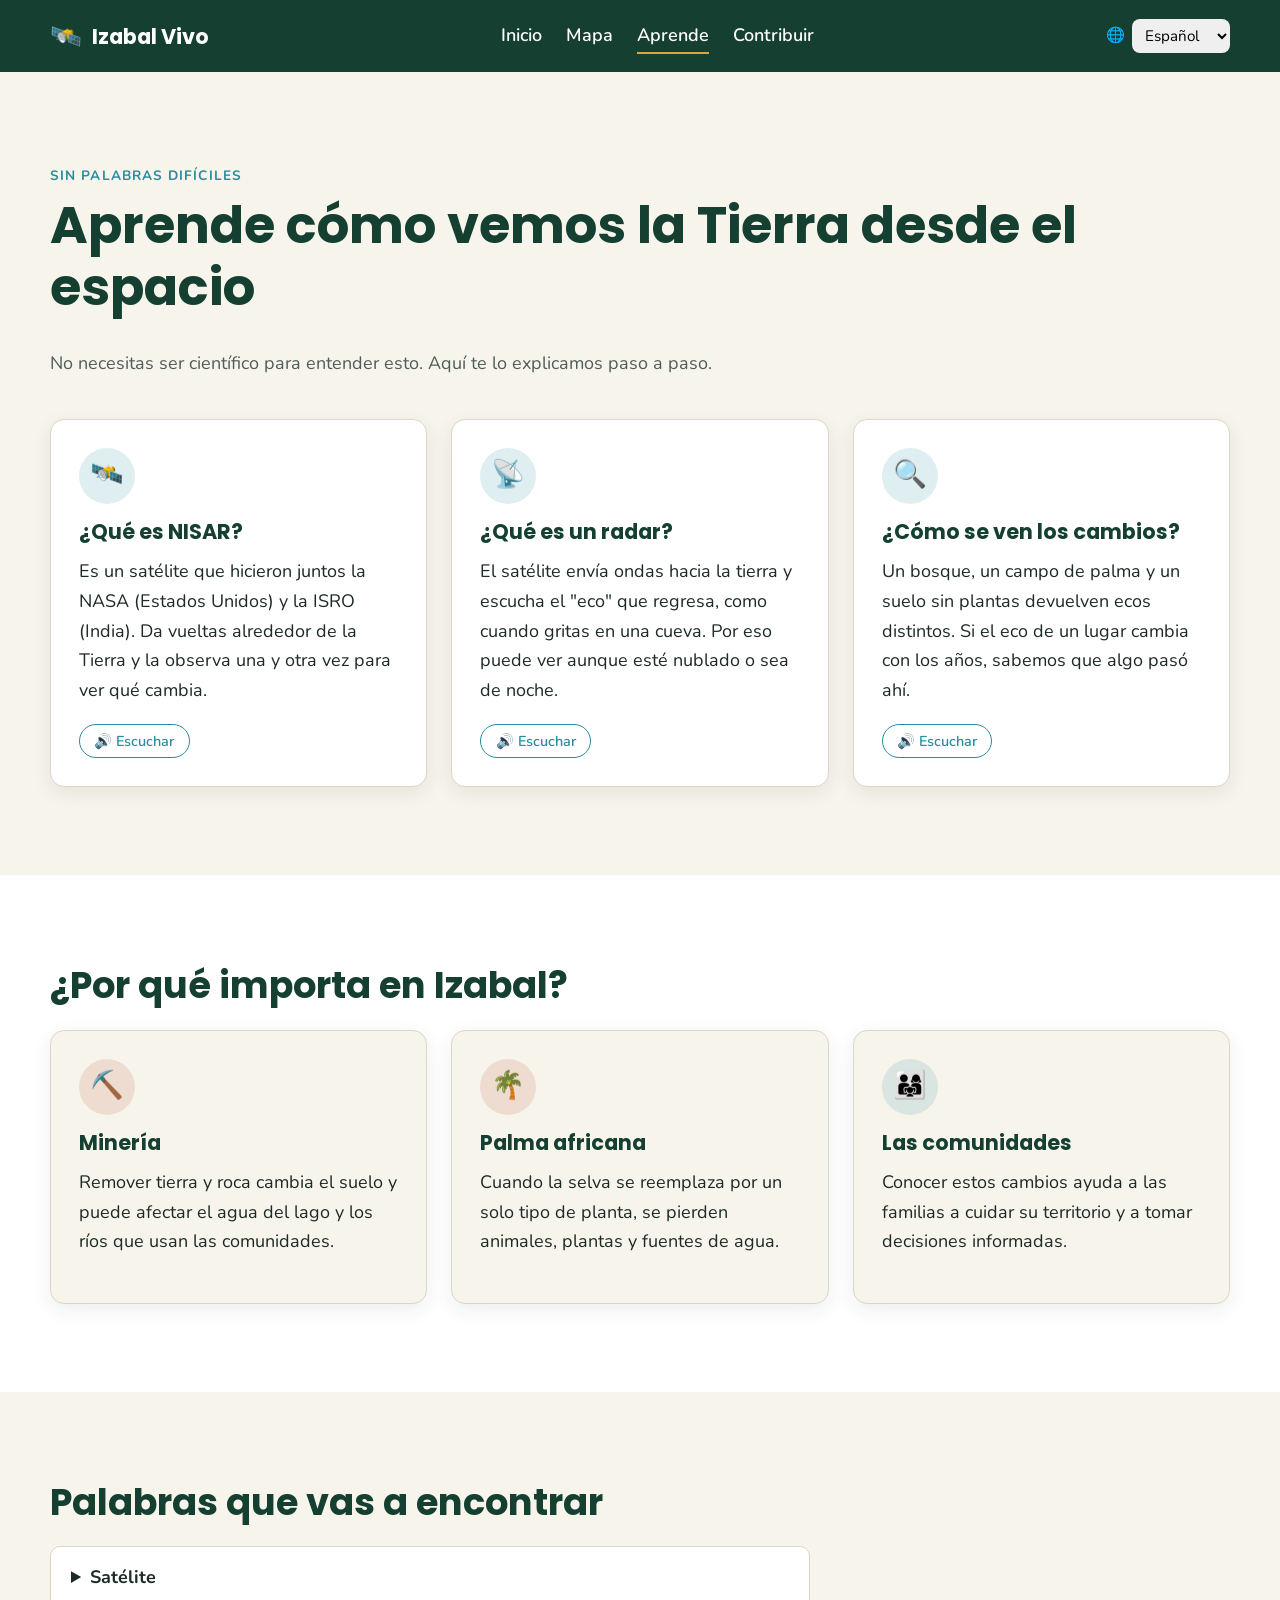
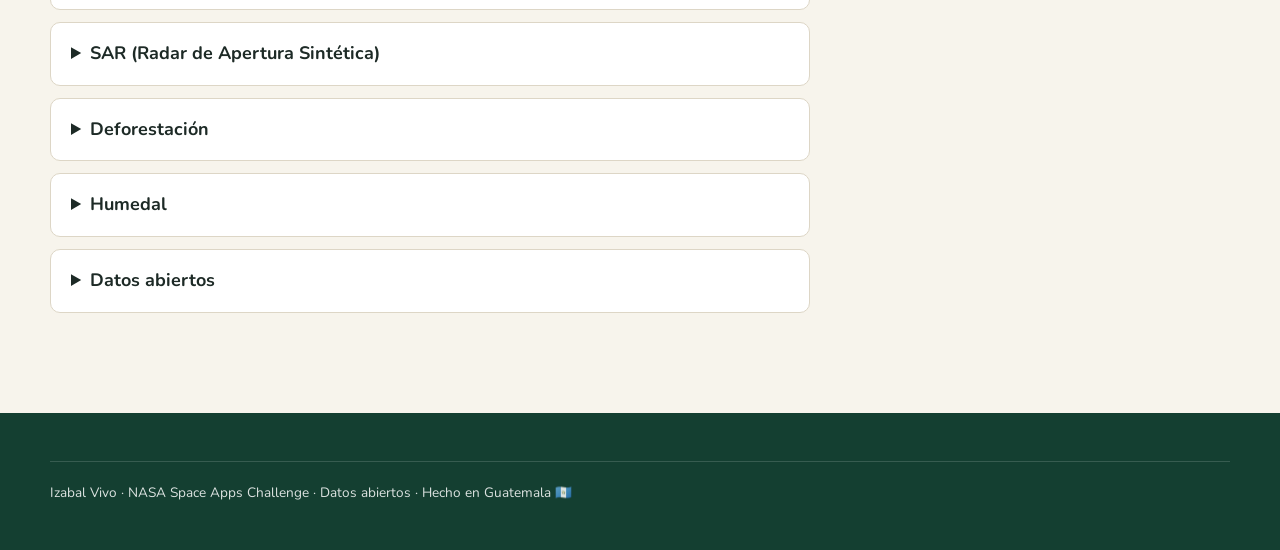
==== aprende.html @ c93b06fc "feat: estructura inicial del sitio Izabal Vivo Páginas de inicio, mapa, aprende y contribuir con est" ====
<!DOCTYPE html>
<html lang="es">
<head>
  <meta charset="UTF-8">
  <meta name="viewport" content="width=device-width, initial-scale=1.0">
  <title>Aprende · Izabal Vivo</title>
  <link rel="preconnect" href="https://fonts.googleapis.com">
  <link rel="preconnect" href="https://fonts.gstatic.com" crossorigin>
  <link href="https://fonts.googleapis.com/css2?family=Nunito:wght@400;600;700&family=Poppins:wght@600;700&display=swap" rel="stylesheet">
  <link rel="stylesheet" href="css/styles.css">
</head>
<body>
  <a class="saltar-contenido" href="#contenido">Saltar al contenido</a>

  <header class="encabezado">
    <div class="contenedor encabezado__fila">
      <a class="logo" href="index.html"><span class="logo__icono" aria-hidden="true">🛰️</span> Izabal Vivo</a>
      <button class="nav__toggle" aria-expanded="false" aria-controls="nav" aria-label="Abrir menú">☰</button>
      <nav class="nav" id="nav" aria-label="Principal">
        <ul class="nav__lista">
          <li><a href="index.html" data-i18n="nav.inicio">Inicio</a></li>
          <li><a href="mapa.html" data-i18n="nav.mapa">Mapa</a></li>
          <li><a href="aprende.html" aria-current="page" data-i18n="nav.aprende">Aprende</a></li>
          <li><a href="contribuir.html" data-i18n="nav.contribuir">Contribuir</a></li>
        </ul>
      </nav>
      <label class="idioma">
        <span aria-hidden="true">🌐</span>
        <select id="selector-idioma" aria-label="Elegir idioma">
          <option value="es">Español</option>
          <option value="q">Q'eqchi'</option>
          <option value="cab">Garífuna</option>
          <option value="en">English</option>
        </select>
      </label>
    </div>
  </header>

  <main id="contenido">
    <section class="seccion">
      <div class="contenedor">
        <span class="etiqueta">Sin palabras difíciles</span>
        <h1 data-i18n="aprende.titulo">Aprende cómo vemos la Tierra desde el espacio</h1>
        <p class="seccion__intro">
          No necesitas ser científico para entender esto. Aquí te lo explicamos paso a paso.
        </p>

        <div class="rejilla">
          <article class="tarjeta" id="que-es-nisar">
            <div class="tarjeta__icono" aria-hidden="true">🛰️</div>
            <h3>¿Qué es NISAR?</h3>
            <p>
              Es un satélite que hicieron juntos la NASA (Estados Unidos) y la ISRO (India).
              Da vueltas alrededor de la Tierra y la observa una y otra vez para ver qué cambia.
            </p>
            <button class="boton-escuchar" data-leer="#que-es-nisar" aria-pressed="false">🔊 Escuchar</button>
          </article>

          <article class="tarjeta" id="que-es-radar">
            <div class="tarjeta__icono" aria-hidden="true">📡</div>
            <h3>¿Qué es un radar?</h3>
            <p>
              El satélite envía ondas hacia la tierra y escucha el "eco" que regresa,
              como cuando gritas en una cueva. Por eso puede ver aunque esté nublado o sea de noche.
            </p>
            <button class="boton-escuchar" data-leer="#que-es-radar" aria-pressed="false">🔊 Escuchar</button>
          </article>

          <article class="tarjeta" id="como-cambios">
            <div class="tarjeta__icono" aria-hidden="true">🔍</div>
            <h3>¿Cómo se ven los cambios?</h3>
            <p>
              Un bosque, un campo de palma y un suelo sin plantas devuelven ecos distintos.
              Si el eco de un lugar cambia con los años, sabemos que algo pasó ahí.
            </p>
            <button class="boton-escuchar" data-leer="#como-cambios" aria-pressed="false">🔊 Escuchar</button>
          </article>
        </div>
      </div>
    </section>

    <section class="seccion seccion--alterna">
      <div class="contenedor">
        <h2>¿Por qué importa en Izabal?</h2>
        <div class="rejilla">
          <article class="tarjeta tarjeta--impacto">
            <div class="tarjeta__icono" aria-hidden="true">⛏️</div>
            <h3>Minería</h3>
            <p>Remover tierra y roca cambia el suelo y puede afectar el agua del lago y los ríos que usan las comunidades.</p>
          </article>
          <article class="tarjeta tarjeta--impacto">
            <div class="tarjeta__icono" aria-hidden="true">🌴</div>
            <h3>Palma africana</h3>
            <p>Cuando la selva se reemplaza por un solo tipo de planta, se pierden animales, plantas y fuentes de agua.</p>
          </article>
          <article class="tarjeta">
            <div class="tarjeta__icono" aria-hidden="true">👨‍👩‍👧</div>
            <h3>Las comunidades</h3>
            <p>Conocer estos cambios ayuda a las familias a cuidar su territorio y a tomar decisiones informadas.</p>
          </article>
        </div>
      </div>
    </section>

    <section class="seccion">
      <div class="contenedor">
        <h2>Palabras que vas a encontrar</h2>
        <div class="glosario" style="max-width: 760px">
          <details>
            <summary>Satélite</summary>
            <p>Una máquina que da vueltas alrededor de la Tierra en el espacio y toma información de ella.</p>
          </details>
          <details>
            <summary>SAR (Radar de Apertura Sintética)</summary>
            <p>El tipo de radar que usa NISAR. Combina muchos ecos para formar una imagen muy detallada del suelo.</p>
          </details>
          <details>
            <summary>Deforestación</summary>
            <p>Cuando se cortan o queman árboles y el bosque desaparece.</p>
          </details>
          <details>
            <summary>Humedal</summary>
            <p>Terreno que pasa con agua buena parte del año, como pantanos y orillas del lago. Es hogar de muchos animales.</p>
          </details>
          <details>
            <summary>Datos abiertos</summary>
            <p>Información que cualquier persona puede ver, usar y compartir gratis.</p>
          </details>
        </div>
      </div>
    </section>
  </main>

  <footer class="pie">
    <div class="contenedor">
      <p class="pie__legal">Izabal Vivo · NASA Space Apps Challenge · Datos abiertos · Hecho en Guatemala 🇬🇹</p>
    </div>
  </footer>

  <script src="js/i18n.js"></script>
  <script src="js/main.js"></script>
</body>
</html>
---- css/styles.css ----
/* =========================================================
   Izabal Vivo — Hoja de estilos principal
   NASA Space Apps Challenge 2026 · Reto NISAR (cambios de superficie)
   ========================================================= */

/* ---------- 1. Paleta de colores ----------
   Cambia SOLO estos valores para aplicar la paleta final.
   Todo el sitio toma los colores de aquí. */
:root {
  --color-primario: #1f5f4a;      /* verde selva: botones, encabezados */
  --color-primario-oscuro: #143f31;
  --color-secundario: #2a8c9e;    /* azul del lago de Izabal: enlaces, acentos */
  --color-acento: #e0a43a;        /* dorado tierra: llamadas a la acción */
  --color-alerta: #c0533a;        /* rojo arcilla: cambios / impacto */
  --color-fondo: #f7f4ec;         /* arena clara */
  --color-superficie: #ffffff;    /* tarjetas */
  --color-texto: #1d2a26;
  --color-texto-suave: #4f5d58;
  --color-borde: #ddd6c6;

  /* Tipografía: grande y legible para todo público */
  --fuente-titulos: "Poppins", system-ui, sans-serif;
  --fuente-texto: "Nunito", system-ui, sans-serif;
  --tam-base: 1.125rem;           /* 18px */

  --radio: 14px;
  --sombra: 0 6px 20px rgba(29, 42, 38, 0.08);
  --ancho-max: 1180px;
}

/* ---------- 2. Base ---------- */
*,
*::before,
*::after { box-sizing: border-box; }

html { scroll-behavior: smooth; }

body {
  margin: 0;
  font-family: var(--fuente-texto);
  font-size: var(--tam-base);
  line-height: 1.65;
  color: var(--color-texto);
  background: var(--color-fondo);
}

img { max-width: 100%; display: block; }

h1, h2, h3 {
  font-family: var(--fuente-titulos);
  line-height: 1.2;
  color: var(--color-primario-oscuro);
  margin: 0 0 0.6em;
}
h1 { font-size: clamp(2rem, 5vw, 3.2rem); }
h2 { font-size: clamp(1.6rem, 3.5vw, 2.3rem); }
h3 { font-size: 1.3rem; }

p { margin: 0 0 1em; }

a { color: var(--color-secundario); }
a:hover { color: var(--color-primario); }

:focus-visible {
  outline: 3px solid var(--color-acento);
  outline-offset: 3px;
}

.contenedor {
  width: min(100% - 2.5rem, var(--ancho-max));
  margin-inline: auto;
}

.saltar-contenido {
  position: absolute;
  left: -9999px;
  top: 0;
  background: var(--color-acento);
  color: var(--color-texto);
  padding: 0.6rem 1rem;
  z-index: 100;
}
.saltar-contenido:focus { left: 1rem; }

.seccion { padding: clamp(3rem, 7vw, 5.5rem) 0; }
.seccion--alterna { background: var(--color-superficie); }

.seccion__intro {
  max-width: 720px;
  margin-bottom: 2.5rem;
  color: var(--color-texto-suave);
}

.etiqueta {
  display: inline-block;
  font-size: 0.85rem;
  font-weight: 700;
  letter-spacing: 0.08em;
  text-transform: uppercase;
  color: var(--color-secundario);
  margin-bottom: 0.5rem;
}

/* ---------- 3. Botones ---------- */
.boton {
  display: inline-flex;
  align-items: center;
  gap: 0.5rem;
  padding: 0.85rem 1.5rem;
  border-radius: 999px;
  border: 2px solid transparent;
  font: 700 1rem var(--fuente-titulos);
  text-decoration: none;
  cursor: pointer;
  transition: transform 0.15s ease, background 0.15s ease;
}
.boton:hover { transform: translateY(-2px); }

.boton--primario { background: var(--color-acento); color: var(--color-texto); }
.boton--primario:hover { color: var(--color-texto); }

.boton--secundario {
  background: transparent;
  border-color: currentColor;
  color: var(--color-superficie);
}
.boton--secundario:hover { color: var(--color-superficie); }

.boton--contorno {
  background: transparent;
  border-color: var(--color-primario);
  color: var(--color-primario);
}

/* Botón "Escuchar" (narración en voz alta) */
.boton-escuchar {
  display: inline-flex;
  align-items: center;
  gap: 0.4rem;
  padding: 0.4rem 0.9rem;
  border-radius: 999px;
  border: 1.5px solid var(--color-secundario);
  background: transparent;
  color: var(--color-secundario);
  font: 600 0.9rem var(--fuente-texto);
  cursor: pointer;
}
.boton-escuchar[aria-pressed="true"] {
  background: var(--color-secundario);
  color: var(--color-superficie);
}

/* ---------- 4. Encabezado y navegación ---------- */
.encabezado {
  position: sticky;
  top: 0;
  z-index: 50;
  background: var(--color-primario-oscuro);
  color: var(--color-superficie);
}

.encabezado__fila {
  display: flex;
  align-items: center;
  justify-content: space-between;
  gap: 1rem;
  min-height: 72px;
}

.logo {
  display: flex;
  align-items: center;
  gap: 0.6rem;
  color: var(--color-superficie);
  text-decoration: none;
  font: 700 1.3rem var(--fuente-titulos);
}
.logo:hover { color: var(--color-superficie); }
.logo__icono { font-size: 1.6rem; }

.nav__lista {
  display: flex;
  gap: 1.5rem;
  list-style: none;
  margin: 0;
  padding: 0;
}
.nav__lista a {
  color: var(--color-superficie);
  text-decoration: none;
  font-weight: 600;
  padding: 0.3rem 0;
  border-bottom: 2px solid transparent;
}
.nav__lista a:hover,
.nav__lista a[aria-current="page"] { border-bottom-color: var(--color-acento); }

.idioma {
  display: flex;
  align-items: center;
  gap: 0.4rem;
  font-size: 0.95rem;
}
.idioma select {
  font: inherit;
  padding: 0.35rem 0.6rem;
  border-radius: 8px;
  border: none;
}

.nav__toggle {
  display: none;
  background: none;
  border: 2px solid var(--color-superficie);
  border-radius: 8px;
  color: var(--color-superficie);
  font-size: 1.3rem;
  padding: 0.2rem 0.6rem;
  cursor: pointer;
}

/* ---------- 5. Hero ---------- */
.hero {
  position: relative;
  color: var(--color-superficie);
  background:
    linear-gradient(120deg, rgba(20, 63, 49, 0.92), rgba(42, 140, 158, 0.78)),
    radial-gradient(circle at 80% 30%, var(--color-acento), transparent 45%),
    var(--color-primario);
  padding: clamp(4rem, 10vw, 7.5rem) 0;
}
.hero h1 { color: var(--color-superficie); max-width: 14ch; }
.hero__texto { max-width: 620px; font-size: 1.25rem; opacity: 0.95; }
.hero__acciones { display: flex; flex-wrap: wrap; gap: 1rem; margin-top: 2rem; }

/* ---------- 6. Tarjetas ---------- */
.rejilla {
  display: grid;
  gap: 1.5rem;
  grid-template-columns: repeat(auto-fit, minmax(250px, 1fr));
}

.tarjeta {
  background: var(--color-superficie);
  border: 1px solid var(--color-borde);
  border-radius: var(--radio);
  padding: 1.75rem;
  box-shadow: var(--sombra);
}
.seccion--alterna .tarjeta { background: var(--color-fondo); }

.tarjeta__icono {
  display: grid;
  place-items: center;
  width: 56px;
  height: 56px;
  border-radius: 50%;
  background: color-mix(in srgb, var(--color-secundario) 15%, transparent);
  font-size: 1.7rem;
  margin-bottom: 1rem;
}
.tarjeta--impacto .tarjeta__icono {
  background: color-mix(in srgb, var(--color-alerta) 15%, transparent);
}

/* Pasos numerados ("¿Cómo funciona?") */
.pasos { counter-reset: paso; }
.paso { position: relative; padding-top: 4.5rem; }
.paso::before {
  counter-increment: paso;
  content: counter(paso);
  position: absolute;
  top: 1.5rem;
  left: 1.75rem;
  width: 2.2rem;
  height: 2.2rem;
  display: grid;
  place-items: center;
  border-radius: 50%;
  background: var(--color-primario);
  color: var(--color-superficie);
  font: 700 1rem var(--fuente-titulos);
}

/* ---------- 7. Mapa ---------- */
.mapa-layout {
  display: grid;
  grid-template-columns: 300px 1fr;
  gap: 1.5rem;
  align-items: start;
}

.mapa {
  height: 560px;
  border-radius: var(--radio);
  border: 1px solid var(--color-borde);
  box-shadow: var(--sombra);
  z-index: 1;
}
.mapa--preview { height: 420px; }

.panel-capas {
  background: var(--color-superficie);
  border: 1px solid var(--color-borde);
  border-radius: var(--radio);
  padding: 1.5rem;
  box-shadow: var(--sombra);
}
.panel-capas fieldset { border: none; margin: 0 0 1.25rem; padding: 0; }
.panel-capas legend { font-weight: 700; margin-bottom: 0.6rem; }

.capa {
  display: flex;
  align-items: center;
  gap: 0.6rem;
  padding: 0.5rem 0;
  cursor: pointer;
}
.capa input { width: 1.2rem; height: 1.2rem; accent-color: var(--color-primario); }
.capa__color {
  display: inline-block;
  width: 14px;
  height: 14px;
  border-radius: 50%;
  flex-shrink: 0;
}

.linea-tiempo label { display: block; font-weight: 700; margin-bottom: 0.4rem; }
.linea-tiempo input[type="range"] { width: 100%; accent-color: var(--color-acento); }
.linea-tiempo__valor {
  font: 700 1.6rem var(--fuente-titulos);
  color: var(--color-primario);
}

.aviso {
  font-size: 0.9rem;
  color: var(--color-texto-suave);
  background: color-mix(in srgb, var(--color-acento) 15%, transparent);
  border-left: 4px solid var(--color-acento);
  padding: 0.8rem 1rem;
  border-radius: 0 8px 8px 0;
}

/* Leyenda "qué significan los colores" */
.leyenda {
  display: flex;
  flex-wrap: wrap;
  gap: 1rem 2rem;
  margin-top: 1.25rem;
  font-size: 0.95rem;
}
.leyenda span { display: flex; align-items: center; gap: 0.5rem; }

/* ---------- 8. Formulario (Contribuir) ---------- */
.formulario {
  display: grid;
  gap: 1.25rem;
  max-width: 720px;
}
.campo label { display: block; font-weight: 700; margin-bottom: 0.35rem; }
.campo small { display: block; color: var(--color-texto-suave); margin-top: 0.3rem; }
.campo input,
.campo select,
.campo textarea {
  width: 100%;
  font: inherit;
  padding: 0.75rem 0.9rem;
  border: 1.5px solid var(--color-borde);
  border-radius: 10px;
  background: var(--color-superficie);
}
.campo input:focus,
.campo select:focus,
.campo textarea:focus { border-color: var(--color-secundario); outline: none; }

.zona-archivo {
  border: 2px dashed var(--color-secundario);
  border-radius: var(--radio);
  padding: 2rem;
  text-align: center;
  background: color-mix(in srgb, var(--color-secundario) 6%, transparent);
}

/* ---------- 9. Glosario / preguntas ---------- */
.glosario details {
  background: var(--color-superficie);
  border: 1px solid var(--color-borde);
  border-radius: 10px;
  padding: 1rem 1.25rem;
  margin-bottom: 0.75rem;
}
.glosario summary { font-weight: 700; cursor: pointer; }
.glosario details[open] summary { margin-bottom: 0.6rem; color: var(--color-primario); }

/* ---------- 10. Pie de página ---------- */
.pie {
  background: var(--color-primario-oscuro);
  color: color-mix(in srgb, var(--color-superficie) 85%, transparent);
  padding: 3rem 0 2rem;
  font-size: 0.95rem;
}
.pie a { color: var(--color-acento); }
.pie__rejilla {
  display: grid;
  gap: 2rem;
  grid-template-columns: 2fr 1fr 1fr;
  margin-bottom: 2rem;
}
.pie h3 { color: var(--color-superficie); font-size: 1.05rem; }
.pie ul { list-style: none; padding: 0; margin: 0; }
.pie li { margin-bottom: 0.4rem; }
.pie__legal {
  border-top: 1px solid rgba(255, 255, 255, 0.15);
  padding-top: 1.25rem;
  font-size: 0.85rem;
}

/* ---------- 11. Responsive ---------- */
@media (max-width: 900px) {
  .mapa-layout { grid-template-columns: 1fr; }
  .mapa { height: 420px; }
  .pie__rejilla { grid-template-columns: 1fr; }
}

@media (max-width: 760px) {
  .nav__toggle { display: block; }
  .nav {
    position: absolute;
    top: 72px;
    left: 0;
    right: 0;
    background: var(--color-primario-oscuro);
    padding: 1rem 1.25rem 1.5rem;
    display: none;
  }
  .nav.abierto { display: block; }
  .nav__lista { flex-direction: column; gap: 0.9rem; }
  .idioma { margin-left: auto; }
}

@media (prefers-reduced-motion: reduce) {
  * { transition: none !important; scroll-behavior: auto !important; }
}
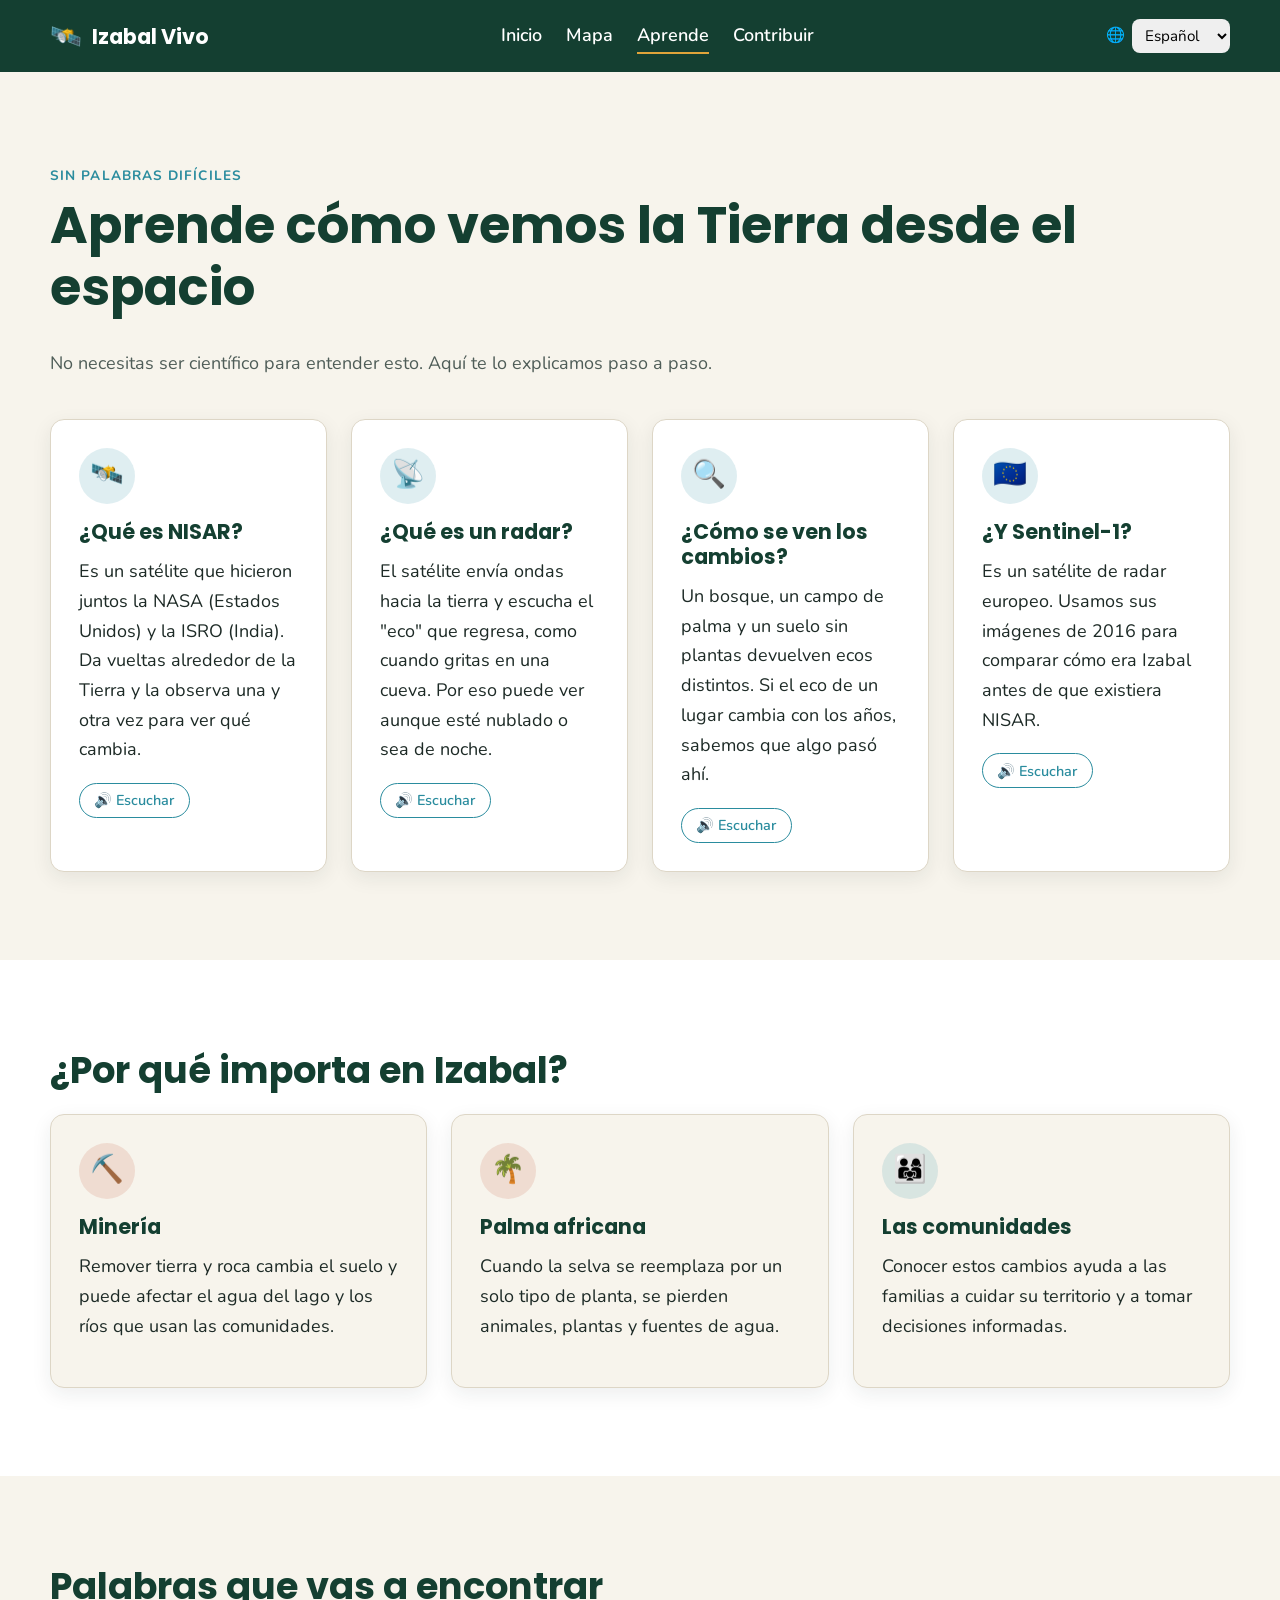
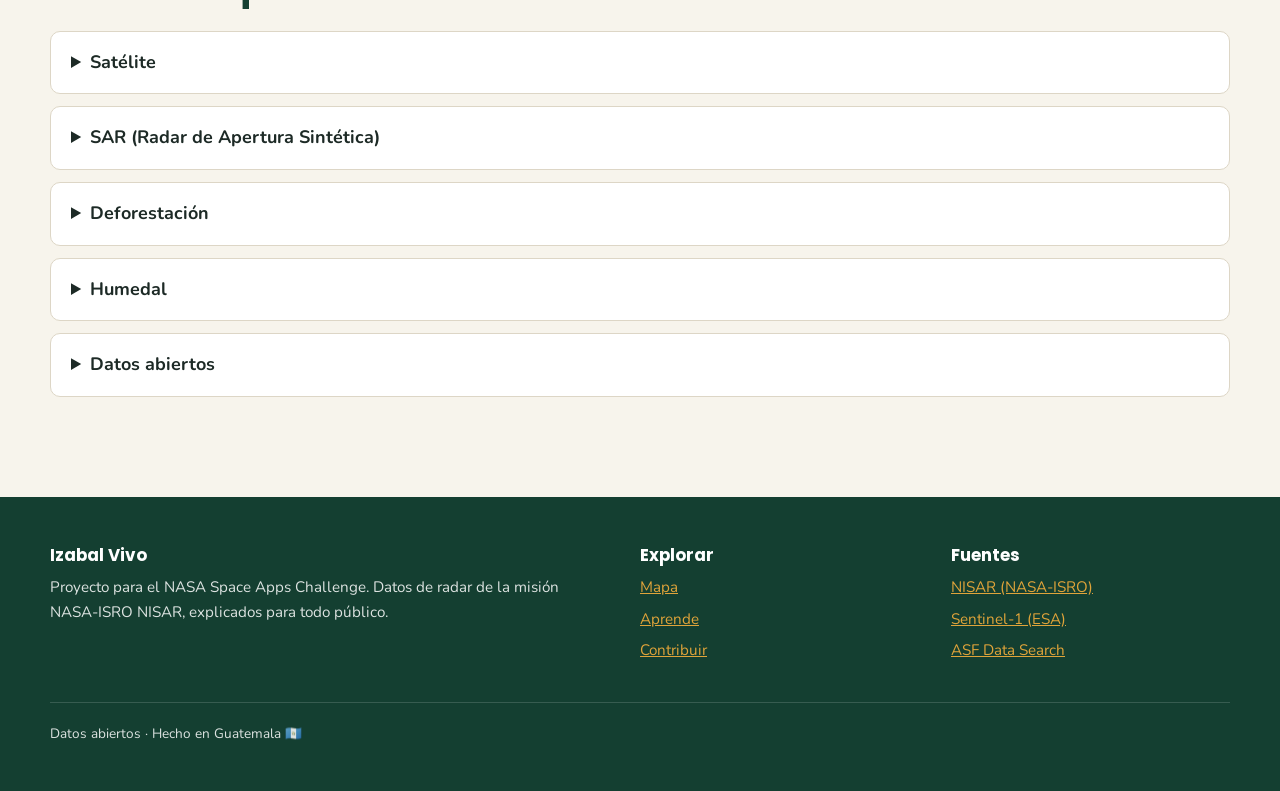
==== commit 6ef47e1e: "feat: integrar datos de radar NISAR/Sentinel-1 y traducción al inglés - Imágenes de radar reales en " ====
--- a/aprende.html
+++ b/aprende.html
@@ -3,20 +3,20 @@
 <head>
   <meta charset="UTF-8">
   <meta name="viewport" content="width=device-width, initial-scale=1.0">
-  <title>Aprende · Izabal Vivo</title>
+  <title data-i18n="aprende.titulo_pagina">Aprende · Izabal Vivo</title>
   <link rel="preconnect" href="https://fonts.googleapis.com">
   <link rel="preconnect" href="https://fonts.gstatic.com" crossorigin>
   <link href="https://fonts.googleapis.com/css2?family=Nunito:wght@400;600;700&family=Poppins:wght@600;700&display=swap" rel="stylesheet">
   <link rel="stylesheet" href="css/styles.css">
 </head>
 <body>
-  <a class="saltar-contenido" href="#contenido">Saltar al contenido</a>
+  <a class="saltar-contenido" href="#contenido" data-i18n="comun.saltar">Saltar al contenido</a>
 
   <header class="encabezado">
     <div class="contenedor encabezado__fila">
       <a class="logo" href="index.html"><span class="logo__icono" aria-hidden="true">🛰️</span> Izabal Vivo</a>
-      <button class="nav__toggle" aria-expanded="false" aria-controls="nav" aria-label="Abrir menú">☰</button>
-      <nav class="nav" id="nav" aria-label="Principal">
+      <button class="nav__toggle" aria-expanded="false" aria-controls="nav" data-i18n-attr="aria-label:comun.menu">☰</button>
+      <nav class="nav" id="nav">
         <ul class="nav__lista">
           <li><a href="index.html" data-i18n="nav.inicio">Inicio</a></li>
           <li><a href="mapa.html" data-i18n="nav.mapa">Mapa</a></li>
@@ -26,7 +26,7 @@
       </nav>
       <label class="idioma">
         <span aria-hidden="true">🌐</span>
-        <select id="selector-idioma" aria-label="Elegir idioma">
+        <select id="selector-idioma" data-i18n-attr="aria-label:comun.idioma">
           <option value="es">Español</option>
           <option value="q">Q'eqchi'</option>
           <option value="cab">Garífuna</option>
@@ -39,41 +39,37 @@
   <main id="contenido">
     <section class="seccion">
       <div class="contenedor">
-        <span class="etiqueta">Sin palabras difíciles</span>
+        <span class="etiqueta" data-i18n="aprende.etiqueta">Sin palabras difíciles</span>
         <h1 data-i18n="aprende.titulo">Aprende cómo vemos la Tierra desde el espacio</h1>
-        <p class="seccion__intro">
-          No necesitas ser científico para entender esto. Aquí te lo explicamos paso a paso.
-        </p>
+        <p class="seccion__intro" data-i18n="aprende.intro">No necesitas ser científico para entender esto. Aquí te lo explicamos paso a paso.</p>
 
         <div class="rejilla">
           <article class="tarjeta" id="que-es-nisar">
             <div class="tarjeta__icono" aria-hidden="true">🛰️</div>
-            <h3>¿Qué es NISAR?</h3>
-            <p>
-              Es un satélite que hicieron juntos la NASA (Estados Unidos) y la ISRO (India).
-              Da vueltas alrededor de la Tierra y la observa una y otra vez para ver qué cambia.
-            </p>
-            <button class="boton-escuchar" data-leer="#que-es-nisar" aria-pressed="false">🔊 Escuchar</button>
+            <h3 data-i18n="aprende.nisar_t">¿Qué es NISAR?</h3>
+            <p data-i18n="aprende.nisar_p">Es un satélite que hicieron juntos la NASA (Estados Unidos) y la ISRO (India). Da vueltas alrededor de la Tierra y la observa una y otra vez para ver qué cambia.</p>
+            <button class="boton-escuchar" data-leer="#que-es-nisar" aria-pressed="false" data-i18n="comun.escuchar">🔊 Escuchar</button>
           </article>
 
           <article class="tarjeta" id="que-es-radar">
             <div class="tarjeta__icono" aria-hidden="true">📡</div>
-            <h3>¿Qué es un radar?</h3>
-            <p>
-              El satélite envía ondas hacia la tierra y escucha el "eco" que regresa,
-              como cuando gritas en una cueva. Por eso puede ver aunque esté nublado o sea de noche.
-            </p>
-            <button class="boton-escuchar" data-leer="#que-es-radar" aria-pressed="false">🔊 Escuchar</button>
+            <h3 data-i18n="aprende.radar_t">¿Qué es un radar?</h3>
+            <p data-i18n="aprende.radar_p">El satélite envía ondas hacia la tierra y escucha el "eco" que regresa, como cuando gritas en una cueva. Por eso puede ver aunque esté nublado o sea de noche.</p>
+            <button class="boton-escuchar" data-leer="#que-es-radar" aria-pressed="false" data-i18n="comun.escuchar">🔊 Escuchar</button>
           </article>
 
           <article class="tarjeta" id="como-cambios">
             <div class="tarjeta__icono" aria-hidden="true">🔍</div>
-            <h3>¿Cómo se ven los cambios?</h3>
-            <p>
-              Un bosque, un campo de palma y un suelo sin plantas devuelven ecos distintos.
-              Si el eco de un lugar cambia con los años, sabemos que algo pasó ahí.
-            </p>
-            <button class="boton-escuchar" data-leer="#como-cambios" aria-pressed="false">🔊 Escuchar</button>
+            <h3 data-i18n="aprende.cambios_t">¿Cómo se ven los cambios?</h3>
+            <p data-i18n="aprende.cambios_p">Un bosque, un campo de palma y un suelo sin plantas devuelven ecos distintos. Si el eco de un lugar cambia con los años, sabemos que algo pasó ahí.</p>
+            <button class="boton-escuchar" data-leer="#como-cambios" aria-pressed="false" data-i18n="comun.escuchar">🔊 Escuchar</button>
+          </article>
+
+          <article class="tarjeta" id="que-es-sentinel">
+            <div class="tarjeta__icono" aria-hidden="true">🇪🇺</div>
+            <h3 data-i18n="aprende.sentinel_t">¿Y Sentinel-1?</h3>
+            <p data-i18n="aprende.sentinel_p">Es un satélite de radar europeo. Usamos sus imágenes de 2016 para comparar cómo era Izabal antes de que existiera NISAR.</p>
+            <button class="boton-escuchar" data-leer="#que-es-sentinel" aria-pressed="false" data-i18n="comun.escuchar">🔊 Escuchar</button>
           </article>
         </div>
       </div>
@@ -81,22 +77,22 @@
 
     <section class="seccion seccion--alterna">
       <div class="contenedor">
-        <h2>¿Por qué importa en Izabal?</h2>
+        <h2 data-i18n="aprende.importa">¿Por qué importa en Izabal?</h2>
         <div class="rejilla">
           <article class="tarjeta tarjeta--impacto">
             <div class="tarjeta__icono" aria-hidden="true">⛏️</div>
-            <h3>Minería</h3>
-            <p>Remover tierra y roca cambia el suelo y puede afectar el agua del lago y los ríos que usan las comunidades.</p>
+            <h3 data-i18n="tema.mineria">Minería</h3>
+            <p data-i18n="aprende.mineria_p">Remover tierra y roca cambia el suelo y puede afectar el agua del lago y los ríos que usan las comunidades.</p>
           </article>
           <article class="tarjeta tarjeta--impacto">
             <div class="tarjeta__icono" aria-hidden="true">🌴</div>
-            <h3>Palma africana</h3>
-            <p>Cuando la selva se reemplaza por un solo tipo de planta, se pierden animales, plantas y fuentes de agua.</p>
+            <h3 data-i18n="tema.palma">Palma africana</h3>
+            <p data-i18n="aprende.palma_p">Cuando la selva se reemplaza por un solo tipo de planta, se pierden animales, plantas y fuentes de agua.</p>
           </article>
           <article class="tarjeta">
             <div class="tarjeta__icono" aria-hidden="true">👨‍👩‍👧</div>
-            <h3>Las comunidades</h3>
-            <p>Conocer estos cambios ayuda a las familias a cuidar su territorio y a tomar decisiones informadas.</p>
+            <h3 data-i18n="aprende.comunidades_t">Las comunidades</h3>
+            <p data-i18n="aprende.comunidades_p">Conocer estos cambios ayuda a las familias a cuidar su territorio y a tomar decisiones informadas.</p>
           </article>
         </div>
       </div>
@@ -104,27 +100,27 @@
 
     <section class="seccion">
       <div class="contenedor">
-        <h2>Palabras que vas a encontrar</h2>
-        <div class="glosario" style="max-width: 760px">
+        <h2 data-i18n="glosario.titulo">Palabras que vas a encontrar</h2>
+        <div class="glosario">
           <details>
-            <summary>Satélite</summary>
-            <p>Una máquina que da vueltas alrededor de la Tierra en el espacio y toma información de ella.</p>
+            <summary data-i18n="glosario.satelite_t">Satélite</summary>
+            <p data-i18n="glosario.satelite_p">Una máquina que da vueltas alrededor de la Tierra en el espacio y toma información de ella.</p>
           </details>
           <details>
-            <summary>SAR (Radar de Apertura Sintética)</summary>
-            <p>El tipo de radar que usa NISAR. Combina muchos ecos para formar una imagen muy detallada del suelo.</p>
+            <summary data-i18n="glosario.sar_t">SAR (Radar de Apertura Sintética)</summary>
+            <p data-i18n="glosario.sar_p">El tipo de radar que usan NISAR y Sentinel-1. Combina muchos ecos para formar una imagen muy detallada del suelo.</p>
           </details>
           <details>
-            <summary>Deforestación</summary>
-            <p>Cuando se cortan o queman árboles y el bosque desaparece.</p>
+            <summary data-i18n="glosario.defo_t">Deforestación</summary>
+            <p data-i18n="glosario.defo_p">Cuando se cortan o queman árboles y el bosque desaparece.</p>
           </details>
           <details>
-            <summary>Humedal</summary>
-            <p>Terreno que pasa con agua buena parte del año, como pantanos y orillas del lago. Es hogar de muchos animales.</p>
+            <summary data-i18n="glosario.humedal_t">Humedal</summary>
+            <p data-i18n="glosario.humedal_p">Terreno que pasa con agua buena parte del año, como pantanos y orillas del lago. Es hogar de muchos animales.</p>
           </details>
           <details>
-            <summary>Datos abiertos</summary>
-            <p>Información que cualquier persona puede ver, usar y compartir gratis.</p>
+            <summary data-i18n="glosario.abiertos_t">Datos abiertos</summary>
+            <p data-i18n="glosario.abiertos_p">Información que cualquier persona puede ver, usar y compartir gratis.</p>
           </details>
         </div>
       </div>
@@ -133,7 +129,29 @@
 
   <footer class="pie">
     <div class="contenedor">
-      <p class="pie__legal">Izabal Vivo · NASA Space Apps Challenge · Datos abiertos · Hecho en Guatemala 🇬🇹</p>
+      <div class="pie__rejilla">
+        <div>
+          <h3>Izabal Vivo</h3>
+          <p data-i18n="comun.pie_desc">Proyecto para el NASA Space Apps Challenge. Datos de radar de la misión NASA-ISRO NISAR, explicados para todo público.</p>
+        </div>
+        <div>
+          <h3 data-i18n="comun.pie_explorar">Explorar</h3>
+          <ul>
+            <li><a href="mapa.html" data-i18n="nav.mapa">Mapa</a></li>
+            <li><a href="aprende.html" data-i18n="nav.aprende">Aprende</a></li>
+            <li><a href="contribuir.html" data-i18n="nav.contribuir">Contribuir</a></li>
+          </ul>
+        </div>
+        <div>
+          <h3 data-i18n="comun.pie_fuentes">Fuentes</h3>
+          <ul>
+            <li><a href="https://nisar.jpl.nasa.gov/" target="_blank" rel="noopener">NISAR (NASA-ISRO)</a></li>
+            <li><a href="https://sentinels.copernicus.eu/" target="_blank" rel="noopener">Sentinel-1 (ESA)</a></li>
+            <li><a href="https://search.asf.alaska.edu/" target="_blank" rel="noopener">ASF Data Search</a></li>
+          </ul>
+        </div>
+      </div>
+      <p class="pie__legal" data-i18n="comun.pie_legal">Datos abiertos · Hecho en Guatemala 🇬🇹</p>
     </div>
   </footer>
 
--- a/css/styles.css
+++ b/css/styles.css
@@ -224,8 +224,8 @@
   position: relative;
   color: var(--color-superficie);
   background:
-    linear-gradient(120deg, rgba(20, 63, 49, 0.92), rgba(42, 140, 158, 0.78)),
-    radial-gradient(circle at 80% 30%, var(--color-acento), transparent 45%),
+    linear-gradient(120deg, rgba(20, 63, 49, 0.93), rgba(20, 63, 49, 0.7) 55%, rgba(42, 140, 158, 0.45)),
+    url("../img/radar/sentinel1_2016-02-14.webp") center / cover no-repeat,
     var(--color-primario);
   padding: clamp(4rem, 10vw, 7.5rem) 0;
 }
@@ -308,6 +308,7 @@
 }
 .panel-capas fieldset { border: none; margin: 0 0 1.25rem; padding: 0; }
 .panel-capas legend { font-weight: 700; margin-bottom: 0.6rem; }
+.panel-capas .aviso { margin: 0; }
 
 .capa {
   display: flex;
@@ -323,13 +324,6 @@
   height: 14px;
   border-radius: 50%;
   flex-shrink: 0;
-}
-
-.linea-tiempo label { display: block; font-weight: 700; margin-bottom: 0.4rem; }
-.linea-tiempo input[type="range"] { width: 100%; accent-color: var(--color-acento); }
-.linea-tiempo__valor {
-  font: 700 1.6rem var(--fuente-titulos);
-  color: var(--color-primario);
 }
 
 .aviso {
@@ -415,8 +409,81 @@
   font-size: 0.85rem;
 }
 
-/* ---------- 11. Responsive ---------- */
+/* ---------- 11. Galería de radar, colores y tabla ---------- */
+.etiqueta--clara { color: var(--color-acento); }
+.centrado { text-align: center; }
+.centrado .seccion__intro { margin-inline: auto; }
+
+.control-rango { display: block; margin: 0.75rem 0; font-size: 0.95rem; }
+.control-rango input { width: 100%; accent-color: var(--color-acento); }
+
+.colores {
+  background: var(--color-fondo);
+  border: 1px solid var(--color-borde);
+  border-radius: var(--radio);
+  padding: 1.25rem 1.5rem;
+  margin-bottom: 2rem;
+}
+.colores ul {
+  list-style: none;
+  margin: 0;
+  padding: 0;
+  display: grid;
+  gap: 0.6rem 2rem;
+  grid-template-columns: repeat(auto-fit, minmax(240px, 1fr));
+}
+.colores li { display: flex; align-items: center; gap: 0.6rem; }
+.muestra {
+  display: inline-block;
+  width: 22px;
+  height: 22px;
+  border-radius: 6px;
+  flex-shrink: 0;
+  border: 1px solid rgba(0, 0, 0, 0.15);
+}
+
+.galeria {
+  display: grid;
+  gap: 1.5rem;
+  grid-template-columns: repeat(2, 1fr);
+}
+.imagen-radar { margin: 0; padding: 0; overflow: hidden; }
+.imagen-radar img {
+  width: 100%;
+  aspect-ratio: 4 / 3;
+  object-fit: contain;
+  background: #0b0f0e;
+}
+.imagen-radar figcaption { padding: 1.25rem 1.5rem 1.5rem; }
+.imagen-radar__meta { font-size: 0.9rem; color: var(--color-texto-suave); }
+
+.tabla-envoltura {
+  overflow-x: auto;
+  border: 1px solid var(--color-borde);
+  border-radius: var(--radio);
+  background: var(--color-superficie);
+}
+.tabla { width: 100%; border-collapse: collapse; font-size: 0.95rem; }
+.tabla th,
+.tabla td { padding: 0.75rem 1rem; text-align: left; white-space: nowrap; }
+.tabla thead { background: var(--color-primario); color: var(--color-superficie); }
+.tabla tbody tr:nth-child(even) { background: var(--color-fondo); }
+
+.aviso--flotante {
+  position: fixed;
+  bottom: 1rem;
+  right: 1rem;
+  max-width: 340px;
+  z-index: 999;
+  background: var(--color-superficie);
+  box-shadow: var(--sombra);
+}
+
+.leaflet-popup-content p { margin: 0.4rem 0 0.6rem; }
+
+/* ---------- 12. Responsive ---------- */
 @media (max-width: 900px) {
+  .galeria { grid-template-columns: 1fr; }
   .mapa-layout { grid-template-columns: 1fr; }
   .mapa { height: 420px; }
   .pie__rejilla { grid-template-columns: 1fr; }
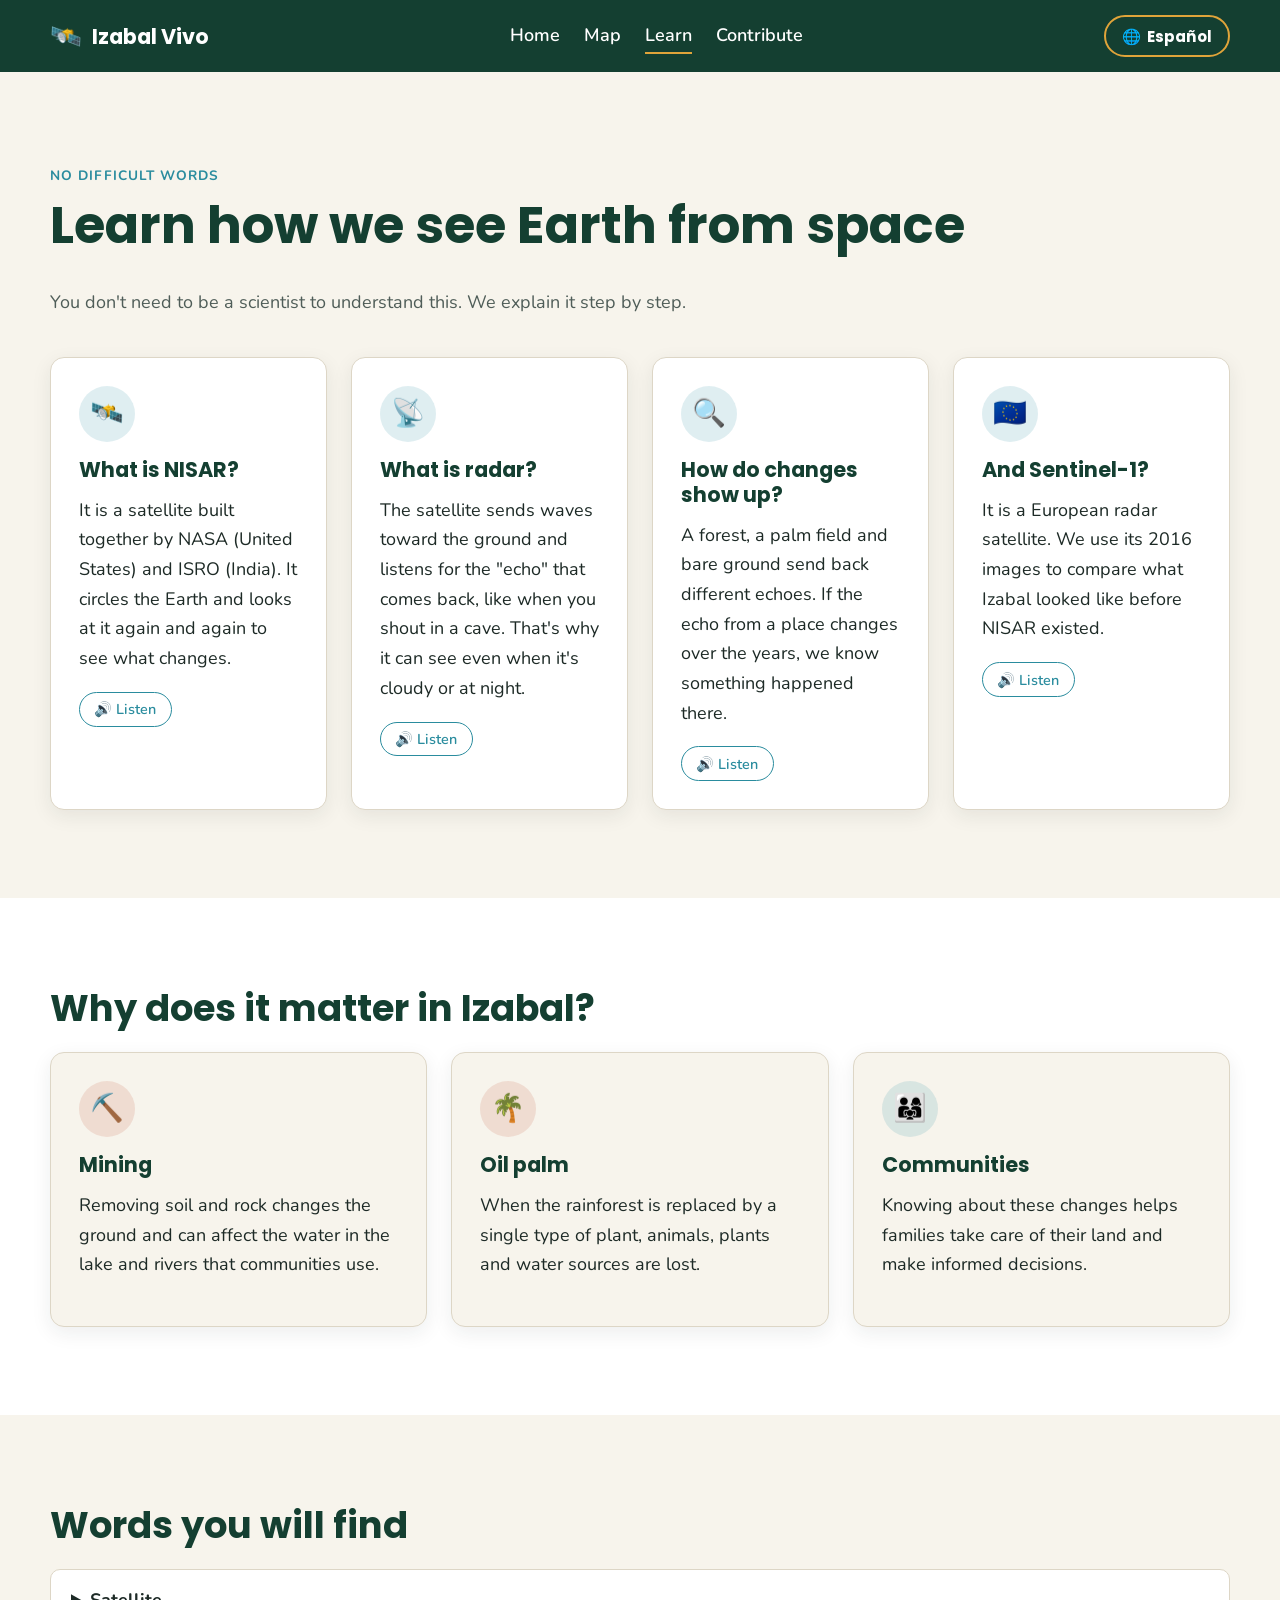
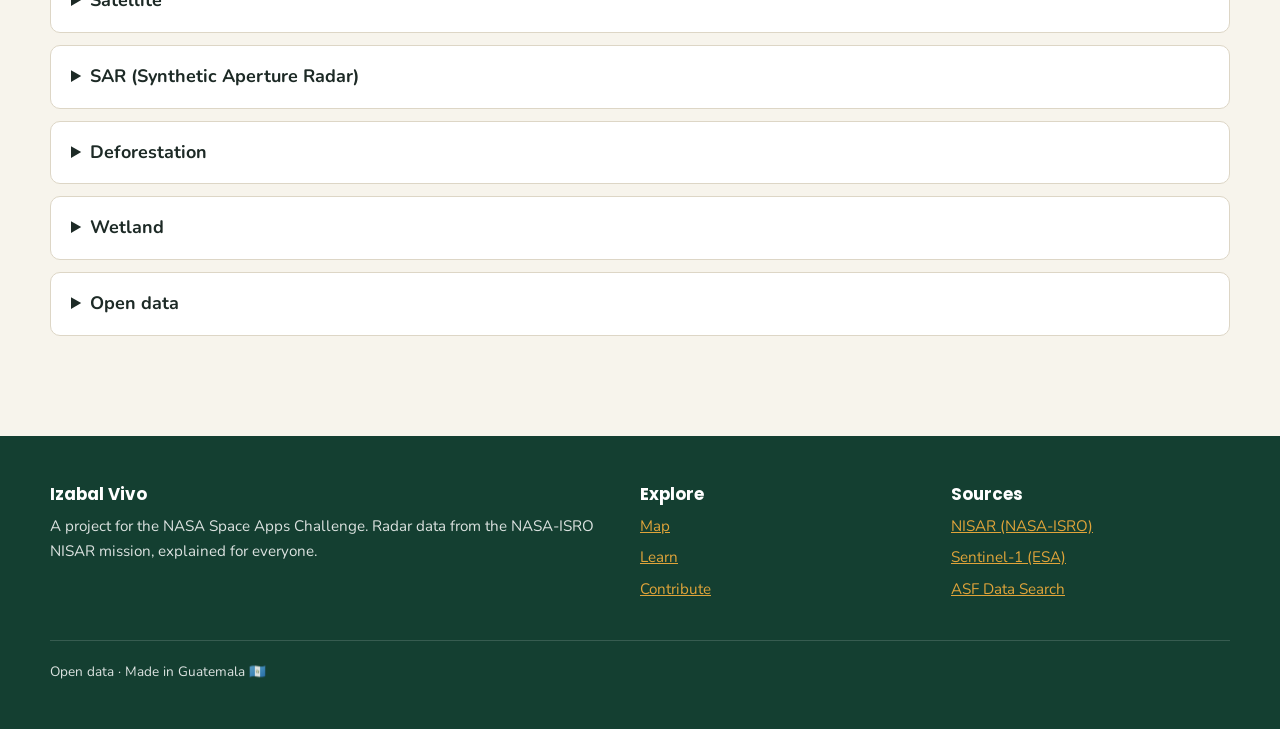
==== commit d9a6bfac: "feat: sitio en inglés por defecto con botón para traducir a español - Textos del HTML pasados a ingl" ====
--- a/aprende.html
+++ b/aprende.html
@@ -1,75 +1,69 @@
 <!DOCTYPE html>
-<html lang="es">
+<html lang="en">
 <head>
   <meta charset="UTF-8">
   <meta name="viewport" content="width=device-width, initial-scale=1.0">
-  <title data-i18n="aprende.titulo_pagina">Aprende · Izabal Vivo</title>
+  <title data-i18n="aprende.titulo_pagina">Learn · Izabal Vivo</title>
   <link rel="preconnect" href="https://fonts.googleapis.com">
   <link rel="preconnect" href="https://fonts.gstatic.com" crossorigin>
   <link href="https://fonts.googleapis.com/css2?family=Nunito:wght@400;600;700&family=Poppins:wght@600;700&display=swap" rel="stylesheet">
   <link rel="stylesheet" href="css/styles.css">
 </head>
 <body>
-  <a class="saltar-contenido" href="#contenido" data-i18n="comun.saltar">Saltar al contenido</a>
+  <a class="saltar-contenido" href="#contenido" data-i18n="comun.saltar">Skip to content</a>
 
   <header class="encabezado">
     <div class="contenedor encabezado__fila">
       <a class="logo" href="index.html"><span class="logo__icono" aria-hidden="true">🛰️</span> Izabal Vivo</a>
-      <button class="nav__toggle" aria-expanded="false" aria-controls="nav" data-i18n-attr="aria-label:comun.menu">☰</button>
+      <button class="nav__toggle" aria-expanded="false" aria-controls="nav" data-i18n-attr="aria-label:comun.menu" aria-label="Open menu">☰</button>
       <nav class="nav" id="nav">
         <ul class="nav__lista">
-          <li><a href="index.html" data-i18n="nav.inicio">Inicio</a></li>
-          <li><a href="mapa.html" data-i18n="nav.mapa">Mapa</a></li>
-          <li><a href="aprende.html" aria-current="page" data-i18n="nav.aprende">Aprende</a></li>
-          <li><a href="contribuir.html" data-i18n="nav.contribuir">Contribuir</a></li>
+          <li><a href="index.html" data-i18n="nav.inicio">Home</a></li>
+          <li><a href="mapa.html" data-i18n="nav.mapa">Map</a></li>
+          <li><a href="aprende.html" aria-current="page" data-i18n="nav.aprende">Learn</a></li>
+          <li><a href="contribuir.html" data-i18n="nav.contribuir">Contribute</a></li>
         </ul>
       </nav>
-      <label class="idioma">
-        <span aria-hidden="true">🌐</span>
-        <select id="selector-idioma" data-i18n-attr="aria-label:comun.idioma">
-          <option value="es">Español</option>
-          <option value="q">Q'eqchi'</option>
-          <option value="cab">Garífuna</option>
-          <option value="en">English</option>
-        </select>
-      </label>
+      <button type="button" class="boton-idioma" id="boton-idioma" lang="es" data-i18n-attr="aria-label:comun.cambiar_idioma_aria" aria-label="Ver la página en español">
+        <span aria-hidden="true">🌐</span> <span data-i18n="comun.cambiar_idioma">Español</span>
+      </button>
     </div>
   </header>
 
   <main id="contenido">
     <section class="seccion">
       <div class="contenedor">
-        <span class="etiqueta" data-i18n="aprende.etiqueta">Sin palabras difíciles</span>
-        <h1 data-i18n="aprende.titulo">Aprende cómo vemos la Tierra desde el espacio</h1>
-        <p class="seccion__intro" data-i18n="aprende.intro">No necesitas ser científico para entender esto. Aquí te lo explicamos paso a paso.</p>
+        <span class="etiqueta" data-i18n="aprende.etiqueta">No difficult words</span>
+        <h1 data-i18n="aprende.titulo">Learn how we see Earth from space</h1>
+        <p class="seccion__intro" data-i18n="aprende.intro">You don't need to be a scientist to understand this. We explain it step by step.</p>
 
         <div class="rejilla">
           <article class="tarjeta" id="que-es-nisar">
             <div class="tarjeta__icono" aria-hidden="true">🛰️</div>
-            <h3 data-i18n="aprende.nisar_t">¿Qué es NISAR?</h3>
-            <p data-i18n="aprende.nisar_p">Es un satélite que hicieron juntos la NASA (Estados Unidos) y la ISRO (India). Da vueltas alrededor de la Tierra y la observa una y otra vez para ver qué cambia.</p>
-            <button class="boton-escuchar" data-leer="#que-es-nisar" aria-pressed="false" data-i18n="comun.escuchar">🔊 Escuchar</button>
+            <h3 data-i18n="aprende.nisar_t">What is NISAR?</h3>
+            <p data-i18n="aprende.nisar_p">It is a satellite built together by NASA (United States) and ISRO (India). It circles the Earth and looks at it again and again to see what changes.</p>
+            <button class="boton-escuchar" data-leer="#que-es-nisar" aria-pressed="false" data-i18n="comun.escuchar">🔊 Listen</button>
           </article>
 
           <article class="tarjeta" id="que-es-radar">
             <div class="tarjeta__icono" aria-hidden="true">📡</div>
-            <h3 data-i18n="aprende.radar_t">¿Qué es un radar?</h3>
-            <p data-i18n="aprende.radar_p">El satélite envía ondas hacia la tierra y escucha el "eco" que regresa, como cuando gritas en una cueva. Por eso puede ver aunque esté nublado o sea de noche.</p>
-            <button class="boton-escuchar" data-leer="#que-es-radar" aria-pressed="false" data-i18n="comun.escuchar">🔊 Escuchar</button>
+            <h3 data-i18n="aprende.radar_t">What is radar?</h3>
+            <p data-i18n="aprende.radar_p">The satellite sends waves toward the ground and listens for the "echo" that comes back, like when you shout in a cave. That's why it can see even when it's cloudy or at night.</p>
+            <button class="boton-escuchar" data-leer="#que-es-radar" aria-pressed="false" data-i18n="comun.escuchar">🔊 Listen</button>
           </article>
 
           <article class="tarjeta" id="como-cambios">
             <div class="tarjeta__icono" aria-hidden="true">🔍</div>
-            <h3 data-i18n="aprende.cambios_t">¿Cómo se ven los cambios?</h3>
-            <p data-i18n="aprende.cambios_p">Un bosque, un campo de palma y un suelo sin plantas devuelven ecos distintos. Si el eco de un lugar cambia con los años, sabemos que algo pasó ahí.</p>
-            <button class="boton-escuchar" data-leer="#como-cambios" aria-pressed="false" data-i18n="comun.escuchar">🔊 Escuchar</button>
+            <h3 data-i18n="aprende.cambios_t">How do changes show up?</h3>
+            <p data-i18n="aprende.cambios_p">A forest, a palm field and bare ground send back different echoes. If the echo from a place changes over the years, we know something happened there.</p>
+            <button class="boton-escuchar" data-leer="#como-cambios" aria-pressed="false" data-i18n="comun.escuchar">🔊 Listen</button>
           </article>
 
           <article class="tarjeta" id="que-es-sentinel">
             <div class="tarjeta__icono" aria-hidden="true">🇪🇺</div>
-            <h3 data-i18n="aprende.sentinel_t">¿Y Sentinel-1?</h3>
-            <p data-i18n="aprende.sentinel_p">Es un satélite de radar europeo. Usamos sus imágenes de 2016 para comparar cómo era Izabal antes de que existiera NISAR.</p>
-            <button class="boton-escuchar" data-leer="#que-es-sentinel" aria-pressed="false" data-i18n="comun.escuchar">🔊 Escuchar</button>
+            <h3 data-i18n="aprende.sentinel_t">And Sentinel-1?</h3>
+            <p data-i18n="aprende.sentinel_p">It is a European radar satellite. We use its 2016 images to compare what Izabal looked like before NISAR existed.</p>
+            <button class="boton-escuchar" data-leer="#que-es-sentinel" aria-pressed="false" data-i18n="comun.escuchar">🔊 Listen</button>
           </article>
         </div>
       </div>
@@ -77,22 +71,22 @@
 
     <section class="seccion seccion--alterna">
       <div class="contenedor">
-        <h2 data-i18n="aprende.importa">¿Por qué importa en Izabal?</h2>
+        <h2 data-i18n="aprende.importa">Why does it matter in Izabal?</h2>
         <div class="rejilla">
           <article class="tarjeta tarjeta--impacto">
             <div class="tarjeta__icono" aria-hidden="true">⛏️</div>
-            <h3 data-i18n="tema.mineria">Minería</h3>
-            <p data-i18n="aprende.mineria_p">Remover tierra y roca cambia el suelo y puede afectar el agua del lago y los ríos que usan las comunidades.</p>
+            <h3 data-i18n="tema.mineria">Mining</h3>
+            <p data-i18n="aprende.mineria_p">Removing soil and rock changes the ground and can affect the water in the lake and rivers that communities use.</p>
           </article>
           <article class="tarjeta tarjeta--impacto">
             <div class="tarjeta__icono" aria-hidden="true">🌴</div>
-            <h3 data-i18n="tema.palma">Palma africana</h3>
-            <p data-i18n="aprende.palma_p">Cuando la selva se reemplaza por un solo tipo de planta, se pierden animales, plantas y fuentes de agua.</p>
+            <h3 data-i18n="tema.palma">Oil palm</h3>
+            <p data-i18n="aprende.palma_p">When the rainforest is replaced by a single type of plant, animals, plants and water sources are lost.</p>
           </article>
           <article class="tarjeta">
             <div class="tarjeta__icono" aria-hidden="true">👨‍👩‍👧</div>
-            <h3 data-i18n="aprende.comunidades_t">Las comunidades</h3>
-            <p data-i18n="aprende.comunidades_p">Conocer estos cambios ayuda a las familias a cuidar su territorio y a tomar decisiones informadas.</p>
+            <h3 data-i18n="aprende.comunidades_t">Communities</h3>
+            <p data-i18n="aprende.comunidades_p">Knowing about these changes helps families take care of their land and make informed decisions.</p>
           </article>
         </div>
       </div>
@@ -100,27 +94,27 @@
 
     <section class="seccion">
       <div class="contenedor">
-        <h2 data-i18n="glosario.titulo">Palabras que vas a encontrar</h2>
+        <h2 data-i18n="glosario.titulo">Words you will find</h2>
         <div class="glosario">
           <details>
-            <summary data-i18n="glosario.satelite_t">Satélite</summary>
-            <p data-i18n="glosario.satelite_p">Una máquina que da vueltas alrededor de la Tierra en el espacio y toma información de ella.</p>
+            <summary data-i18n="glosario.satelite_t">Satellite</summary>
+            <p data-i18n="glosario.satelite_p">A machine that circles the Earth in space and collects information about it.</p>
           </details>
           <details>
-            <summary data-i18n="glosario.sar_t">SAR (Radar de Apertura Sintética)</summary>
-            <p data-i18n="glosario.sar_p">El tipo de radar que usan NISAR y Sentinel-1. Combina muchos ecos para formar una imagen muy detallada del suelo.</p>
+            <summary data-i18n="glosario.sar_t">SAR (Synthetic Aperture Radar)</summary>
+            <p data-i18n="glosario.sar_p">The type of radar used by NISAR and Sentinel-1. It combines many echoes to form a very detailed image of the ground.</p>
           </details>
           <details>
-            <summary data-i18n="glosario.defo_t">Deforestación</summary>
-            <p data-i18n="glosario.defo_p">Cuando se cortan o queman árboles y el bosque desaparece.</p>
+            <summary data-i18n="glosario.defo_t">Deforestation</summary>
+            <p data-i18n="glosario.defo_p">When trees are cut down or burned and the forest disappears.</p>
           </details>
           <details>
-            <summary data-i18n="glosario.humedal_t">Humedal</summary>
-            <p data-i18n="glosario.humedal_p">Terreno que pasa con agua buena parte del año, como pantanos y orillas del lago. Es hogar de muchos animales.</p>
+            <summary data-i18n="glosario.humedal_t">Wetland</summary>
+            <p data-i18n="glosario.humedal_p">Land that is covered with water for much of the year, like swamps and lake shores. It is home to many animals.</p>
           </details>
           <details>
-            <summary data-i18n="glosario.abiertos_t">Datos abiertos</summary>
-            <p data-i18n="glosario.abiertos_p">Información que cualquier persona puede ver, usar y compartir gratis.</p>
+            <summary data-i18n="glosario.abiertos_t">Open data</summary>
+            <p data-i18n="glosario.abiertos_p">Information that anyone can see, use and share for free.</p>
           </details>
         </div>
       </div>
@@ -132,18 +126,18 @@
       <div class="pie__rejilla">
         <div>
           <h3>Izabal Vivo</h3>
-          <p data-i18n="comun.pie_desc">Proyecto para el NASA Space Apps Challenge. Datos de radar de la misión NASA-ISRO NISAR, explicados para todo público.</p>
+          <p data-i18n="comun.pie_desc">A project for the NASA Space Apps Challenge. Radar data from the NASA-ISRO NISAR mission, explained for everyone.</p>
         </div>
         <div>
-          <h3 data-i18n="comun.pie_explorar">Explorar</h3>
+          <h3 data-i18n="comun.pie_explorar">Explore</h3>
           <ul>
-            <li><a href="mapa.html" data-i18n="nav.mapa">Mapa</a></li>
-            <li><a href="aprende.html" data-i18n="nav.aprende">Aprende</a></li>
-            <li><a href="contribuir.html" data-i18n="nav.contribuir">Contribuir</a></li>
+            <li><a href="mapa.html" data-i18n="nav.mapa">Map</a></li>
+            <li><a href="aprende.html" data-i18n="nav.aprende">Learn</a></li>
+            <li><a href="contribuir.html" data-i18n="nav.contribuir">Contribute</a></li>
           </ul>
         </div>
         <div>
-          <h3 data-i18n="comun.pie_fuentes">Fuentes</h3>
+          <h3 data-i18n="comun.pie_fuentes">Sources</h3>
           <ul>
             <li><a href="https://nisar.jpl.nasa.gov/" target="_blank" rel="noopener">NISAR (NASA-ISRO)</a></li>
             <li><a href="https://sentinels.copernicus.eu/" target="_blank" rel="noopener">Sentinel-1 (ESA)</a></li>
@@ -151,7 +145,7 @@
           </ul>
         </div>
       </div>
-      <p class="pie__legal" data-i18n="comun.pie_legal">Datos abiertos · Hecho en Guatemala 🇬🇹</p>
+      <p class="pie__legal" data-i18n="comun.pie_legal">Open data · Made in Guatemala 🇬🇹</p>
     </div>
   </footer>
 
--- a/css/styles.css
+++ b/css/styles.css
@@ -195,17 +195,23 @@
 .nav__lista a:hover,
 .nav__lista a[aria-current="page"] { border-bottom-color: var(--color-acento); }
 
-.idioma {
-  display: flex;
+.boton-idioma {
+  display: inline-flex;
   align-items: center;
   gap: 0.4rem;
-  font-size: 0.95rem;
-}
-.idioma select {
-  font: inherit;
-  padding: 0.35rem 0.6rem;
-  border-radius: 8px;
-  border: none;
+  padding: 0.45rem 1rem;
+  border: 2px solid var(--color-acento);
+  border-radius: 999px;
+  background: transparent;
+  color: var(--color-superficie);
+  font: 700 0.95rem var(--fuente-titulos);
+  cursor: pointer;
+  white-space: nowrap;
+  transition: background 0.15s ease, color 0.15s ease;
+}
+.boton-idioma:hover {
+  background: var(--color-acento);
+  color: var(--color-texto);
 }
 
 .nav__toggle {
@@ -468,16 +474,6 @@
 .tabla td { padding: 0.75rem 1rem; text-align: left; white-space: nowrap; }
 .tabla thead { background: var(--color-primario); color: var(--color-superficie); }
 .tabla tbody tr:nth-child(even) { background: var(--color-fondo); }
-
-.aviso--flotante {
-  position: fixed;
-  bottom: 1rem;
-  right: 1rem;
-  max-width: 340px;
-  z-index: 999;
-  background: var(--color-superficie);
-  box-shadow: var(--sombra);
-}
 
 .leaflet-popup-content p { margin: 0.4rem 0 0.6rem; }
 
@@ -502,7 +498,7 @@
   }
   .nav.abierto { display: block; }
   .nav__lista { flex-direction: column; gap: 0.9rem; }
-  .idioma { margin-left: auto; }
+  .boton-idioma { margin-left: auto; }
 }
 
 @media (prefers-reduced-motion: reduce) {
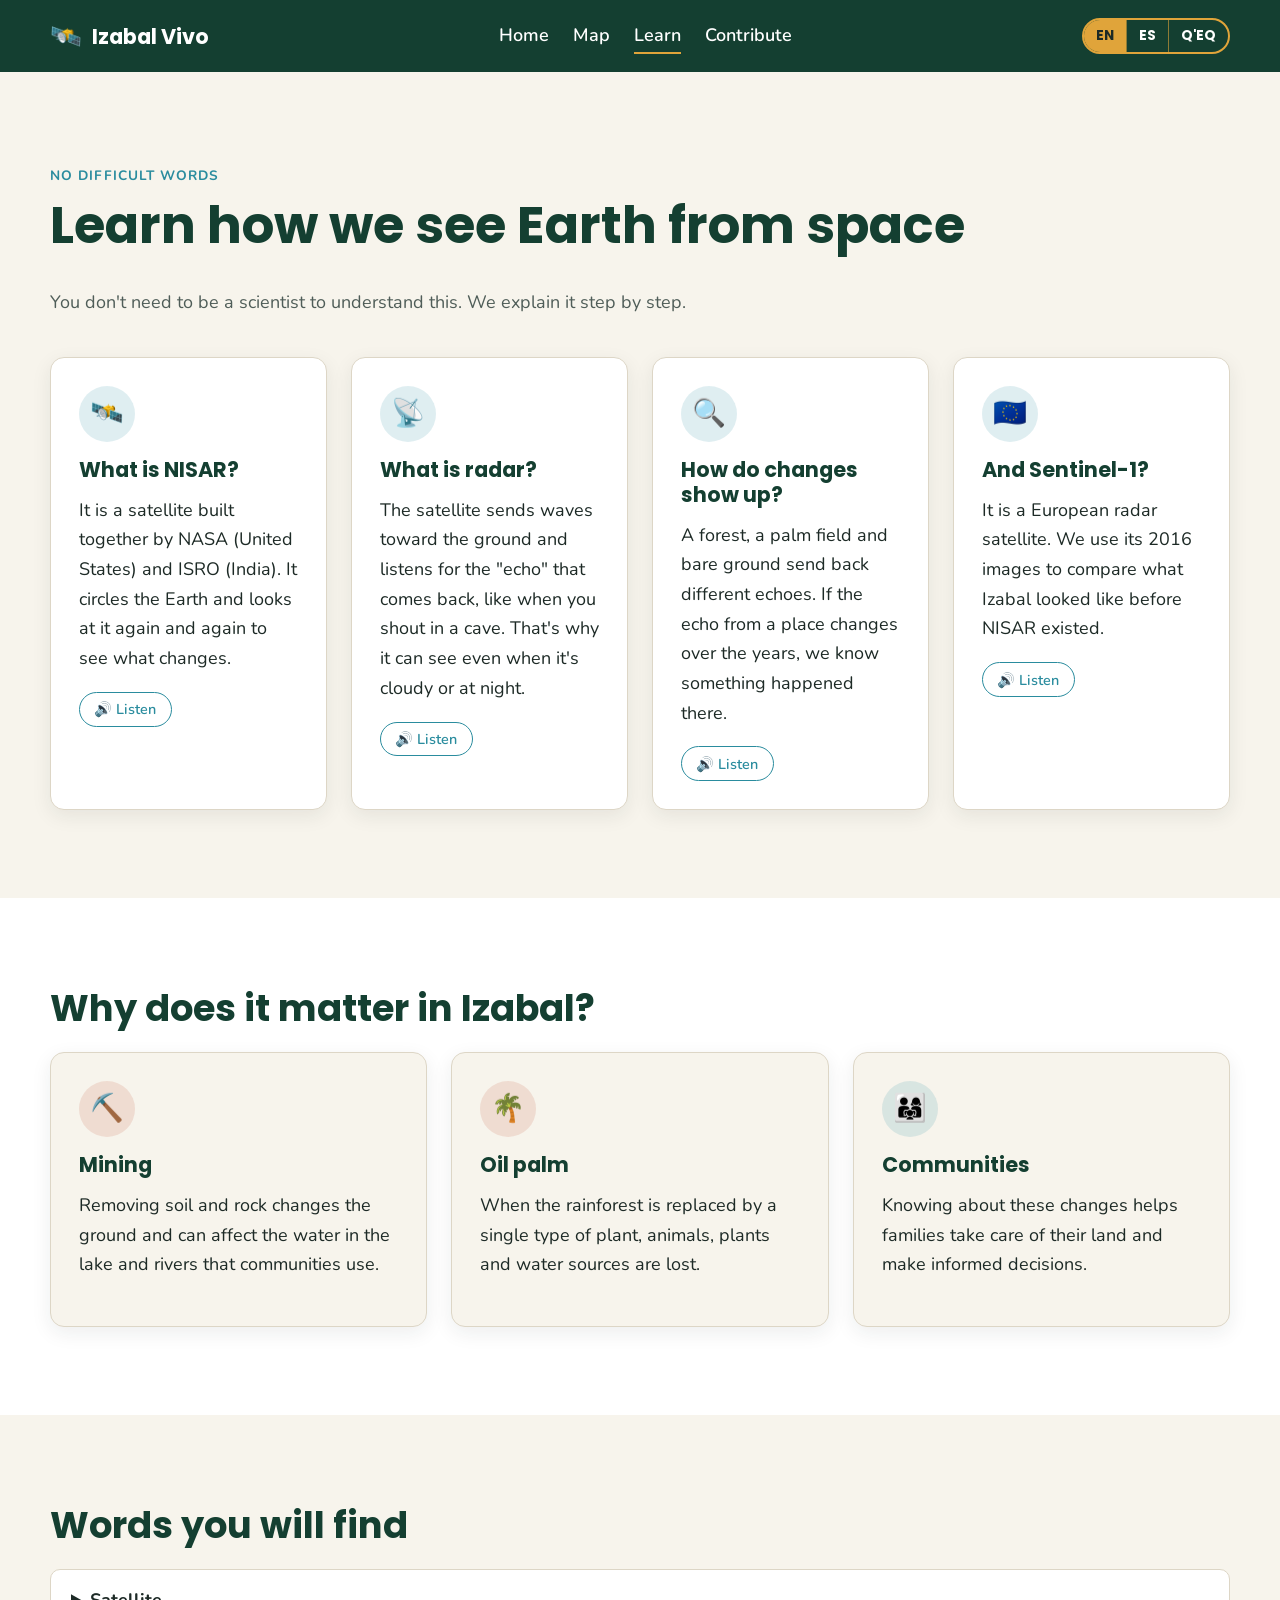
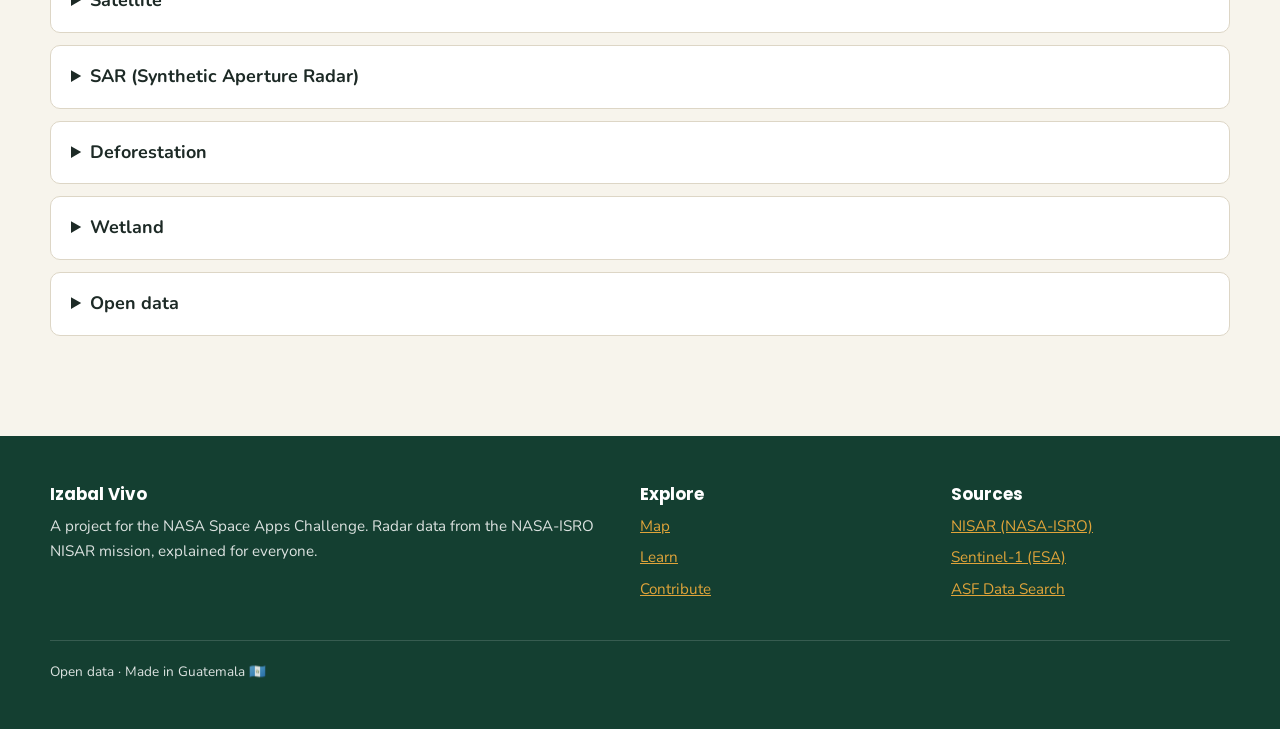
==== commit db4d5cc6: "feat: agregar Q'eqchi' como tercer idioma - Botones EN · ES · Q'EQ en el encabezado - Menú, títulos " ====
--- a/aprende.html
+++ b/aprende.html
@@ -24,12 +24,15 @@
           <li><a href="contribuir.html" data-i18n="nav.contribuir">Contribute</a></li>
         </ul>
       </nav>
-      <button type="button" class="boton-idioma" id="boton-idioma" lang="es" data-i18n-attr="aria-label:comun.cambiar_idioma_aria" aria-label="Ver la página en español">
-        <span aria-hidden="true">🌐</span> <span data-i18n="comun.cambiar_idioma">Español</span>
-      </button>
+      <div class="selector-idioma" role="group" aria-label="Page language" data-i18n-attr="aria-label:comun.idiomas_aria">
+        <button type="button" data-idioma="en" lang="en" title="English" aria-pressed="true">EN</button>
+        <button type="button" data-idioma="es" lang="es" title="Español" aria-pressed="false">ES</button>
+        <button type="button" data-idioma="kek" lang="kek" title="Q'eqchi'" aria-pressed="false">Q'EQ</button>
+      </div>
     </div>
   </header>
 
+  <p class="aviso-idioma" id="aviso-idioma" data-i18n="comun.aviso_kek" hidden></p>
   <main id="contenido">
     <section class="seccion">
       <div class="contenedor">
--- a/css/styles.css
+++ b/css/styles.css
@@ -174,6 +174,7 @@
   color: var(--color-superficie);
   text-decoration: none;
   font: 700 1.3rem var(--fuente-titulos);
+  white-space: nowrap;
 }
 .logo:hover { color: var(--color-superficie); }
 .logo__icono { font-size: 1.6rem; }
@@ -195,24 +196,39 @@
 .nav__lista a:hover,
 .nav__lista a[aria-current="page"] { border-bottom-color: var(--color-acento); }
 
-.boton-idioma {
+.selector-idioma {
   display: inline-flex;
-  align-items: center;
-  gap: 0.4rem;
-  padding: 0.45rem 1rem;
   border: 2px solid var(--color-acento);
   border-radius: 999px;
+  overflow: hidden;
+  flex-shrink: 0;
+}
+.selector-idioma button {
+  padding: 0.4rem 0.75rem;
+  border: none;
   background: transparent;
   color: var(--color-superficie);
-  font: 700 0.95rem var(--fuente-titulos);
+  font: 700 0.85rem var(--fuente-titulos);
   cursor: pointer;
   white-space: nowrap;
-  transition: background 0.15s ease, color 0.15s ease;
-}
-.boton-idioma:hover {
+}
+.selector-idioma button + button { border-left: 1px solid color-mix(in srgb, var(--color-acento) 60%, transparent); }
+.selector-idioma button:hover { background: color-mix(in srgb, var(--color-acento) 25%, transparent); }
+.selector-idioma button[aria-pressed="true"] {
   background: var(--color-acento);
   color: var(--color-texto);
 }
+
+/* Aviso que aparece en modo Q'eqchi' */
+.aviso-idioma {
+  margin: 0;
+  padding: 0.75rem 1.25rem;
+  text-align: center;
+  font-size: 0.95rem;
+  background: color-mix(in srgb, var(--color-acento) 22%, var(--color-fondo));
+  border-bottom: 1px solid var(--color-borde);
+}
+.aviso-idioma[hidden] { display: none; }
 
 .nav__toggle {
   display: none;
@@ -498,7 +514,10 @@
   }
   .nav.abierto { display: block; }
   .nav__lista { flex-direction: column; gap: 0.9rem; }
-  .boton-idioma { margin-left: auto; }
+  .selector-idioma { margin-left: auto; }
+  .logo { font-size: 1.1rem; }
+  .logo__icono { font-size: 1.3rem; }
+  .selector-idioma button { padding: 0.35rem 0.55rem; }
 }
 
 @media (prefers-reduced-motion: reduce) {
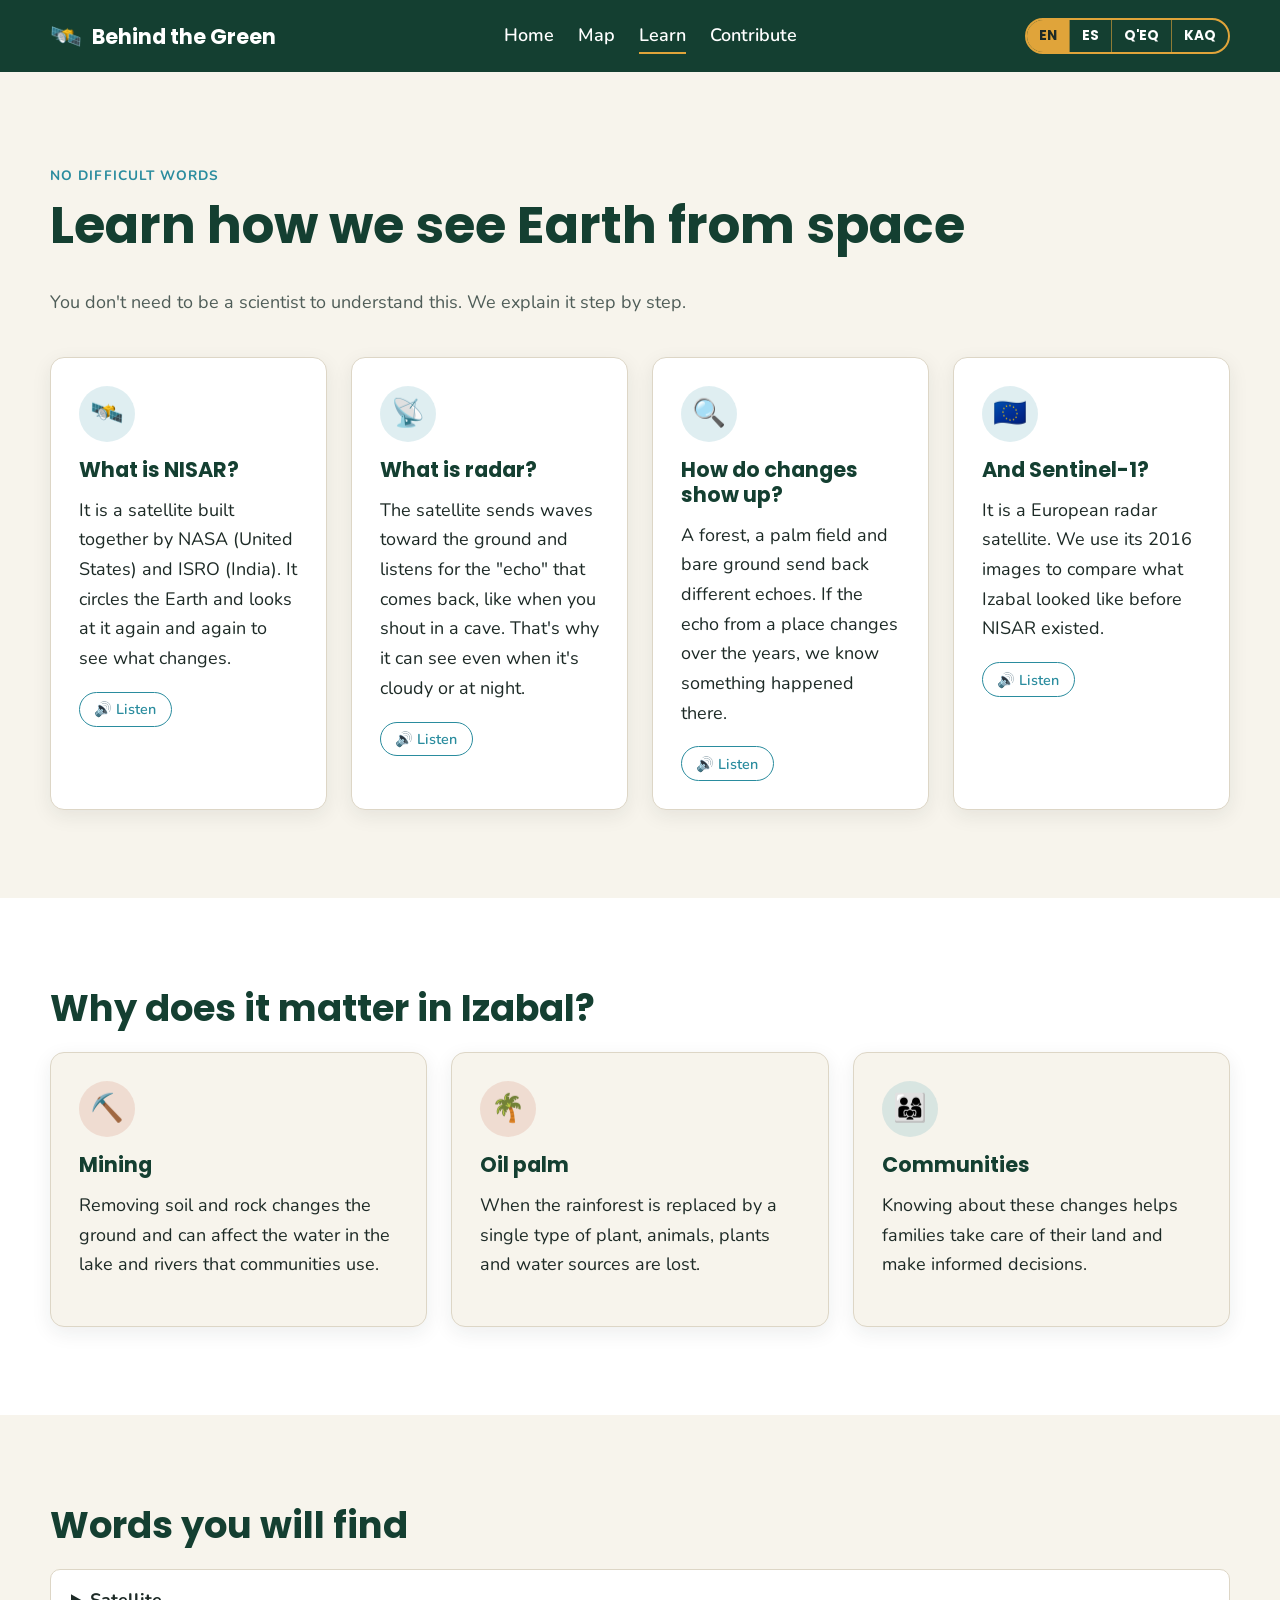
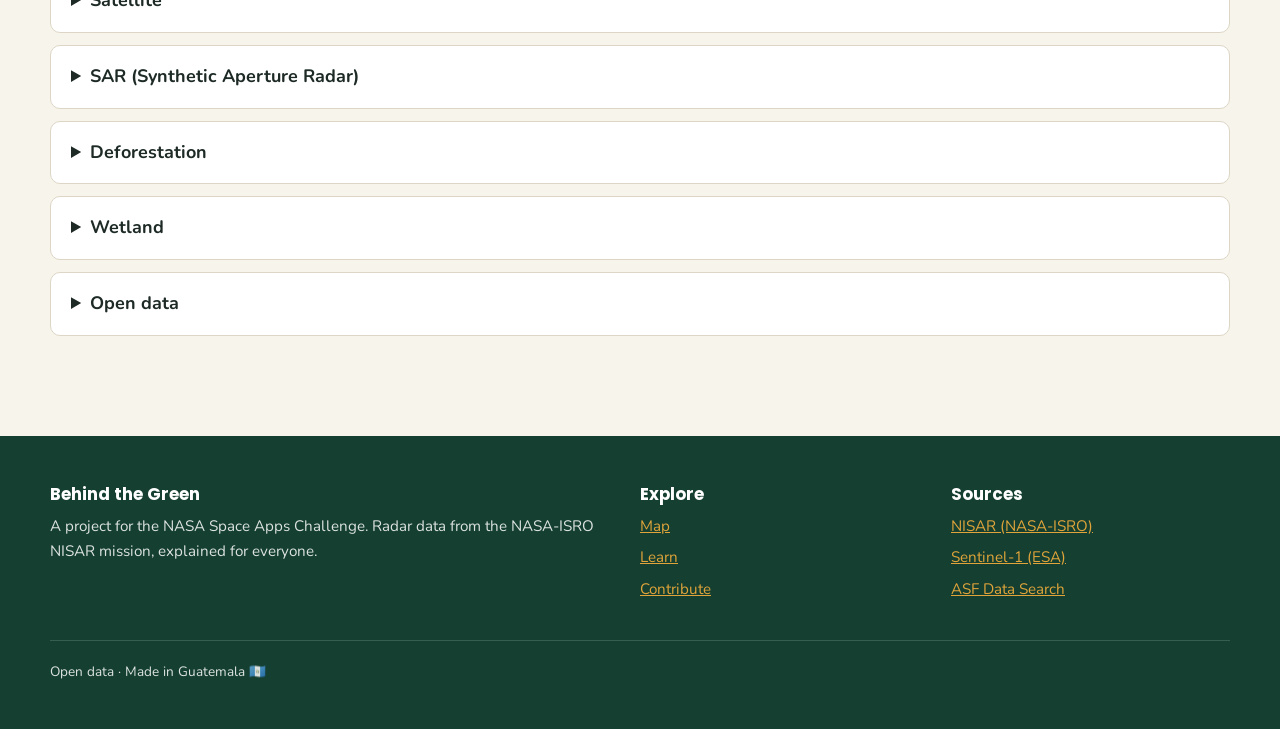
==== commit b7a40eec: "feat: renombrar a Behind the Green y agregar Kaqchikel - Nuevo nombre del sitio: Behind the Green - " ====
--- a/aprende.html
+++ b/aprende.html
@@ -3,7 +3,7 @@
 <head>
   <meta charset="UTF-8">
   <meta name="viewport" content="width=device-width, initial-scale=1.0">
-  <title data-i18n="aprende.titulo_pagina">Learn · Izabal Vivo</title>
+  <title data-i18n="aprende.titulo_pagina">Learn · Behind the Green</title>
   <link rel="preconnect" href="https://fonts.googleapis.com">
   <link rel="preconnect" href="https://fonts.gstatic.com" crossorigin>
   <link href="https://fonts.googleapis.com/css2?family=Nunito:wght@400;600;700&family=Poppins:wght@600;700&display=swap" rel="stylesheet">
@@ -14,7 +14,7 @@
 
   <header class="encabezado">
     <div class="contenedor encabezado__fila">
-      <a class="logo" href="index.html"><span class="logo__icono" aria-hidden="true">🛰️</span> Izabal Vivo</a>
+      <a class="logo" href="index.html"><span class="logo__icono" aria-hidden="true">🛰️</span> Behind the Green</a>
       <button class="nav__toggle" aria-expanded="false" aria-controls="nav" data-i18n-attr="aria-label:comun.menu" aria-label="Open menu">☰</button>
       <nav class="nav" id="nav">
         <ul class="nav__lista">
@@ -28,11 +28,12 @@
         <button type="button" data-idioma="en" lang="en" title="English" aria-pressed="true">EN</button>
         <button type="button" data-idioma="es" lang="es" title="Español" aria-pressed="false">ES</button>
         <button type="button" data-idioma="kek" lang="kek" title="Q'eqchi'" aria-pressed="false">Q'EQ</button>
+        <button type="button" data-idioma="cak" lang="cak" title="Kaqchikel" aria-pressed="false">KAQ</button>
       </div>
     </div>
   </header>
 
-  <p class="aviso-idioma" id="aviso-idioma" data-i18n="comun.aviso_kek" hidden></p>
+  <p class="aviso-idioma" id="aviso-idioma" data-i18n="comun.aviso_idioma" hidden></p>
   <main id="contenido">
     <section class="seccion">
       <div class="contenedor">
@@ -128,7 +129,7 @@
     <div class="contenedor">
       <div class="pie__rejilla">
         <div>
-          <h3>Izabal Vivo</h3>
+          <h3>Behind the Green</h3>
           <p data-i18n="comun.pie_desc">A project for the NASA Space Apps Challenge. Radar data from the NASA-ISRO NISAR mission, explained for everyone.</p>
         </div>
         <div>
--- a/css/styles.css
+++ b/css/styles.css
@@ -1,5 +1,5 @@
 /* =========================================================
-   Izabal Vivo — Hoja de estilos principal
+   Behind the Green — Hoja de estilos principal
    NASA Space Apps Challenge 2026 · Reto NISAR (cambios de superficie)
    ========================================================= */
 
@@ -219,7 +219,7 @@
   color: var(--color-texto);
 }
 
-/* Aviso que aparece en modo Q'eqchi' */
+/* Aviso que aparece en modo Q'eqchi' o Kaqchikel */
 .aviso-idioma {
   margin: 0;
   padding: 0.75rem 1.25rem;
@@ -520,6 +520,14 @@
   .selector-idioma button { padding: 0.35rem 0.55rem; }
 }
 
+/* Teléfonos angostos: logo sin texto largo y botones de idioma más compactos */
+@media (max-width: 480px) {
+  .encabezado__fila { gap: 0.5rem; }
+  .logo { font-size: 0.95rem; gap: 0.35rem; white-space: normal; line-height: 1.1; }
+  .logo__icono { font-size: 1.1rem; }
+  .selector-idioma button { padding: 0.3rem 0.4rem; font-size: 0.75rem; }
+}
+
 @media (prefers-reduced-motion: reduce) {
   * { transition: none !important; scroll-behavior: auto !important; }
 }
